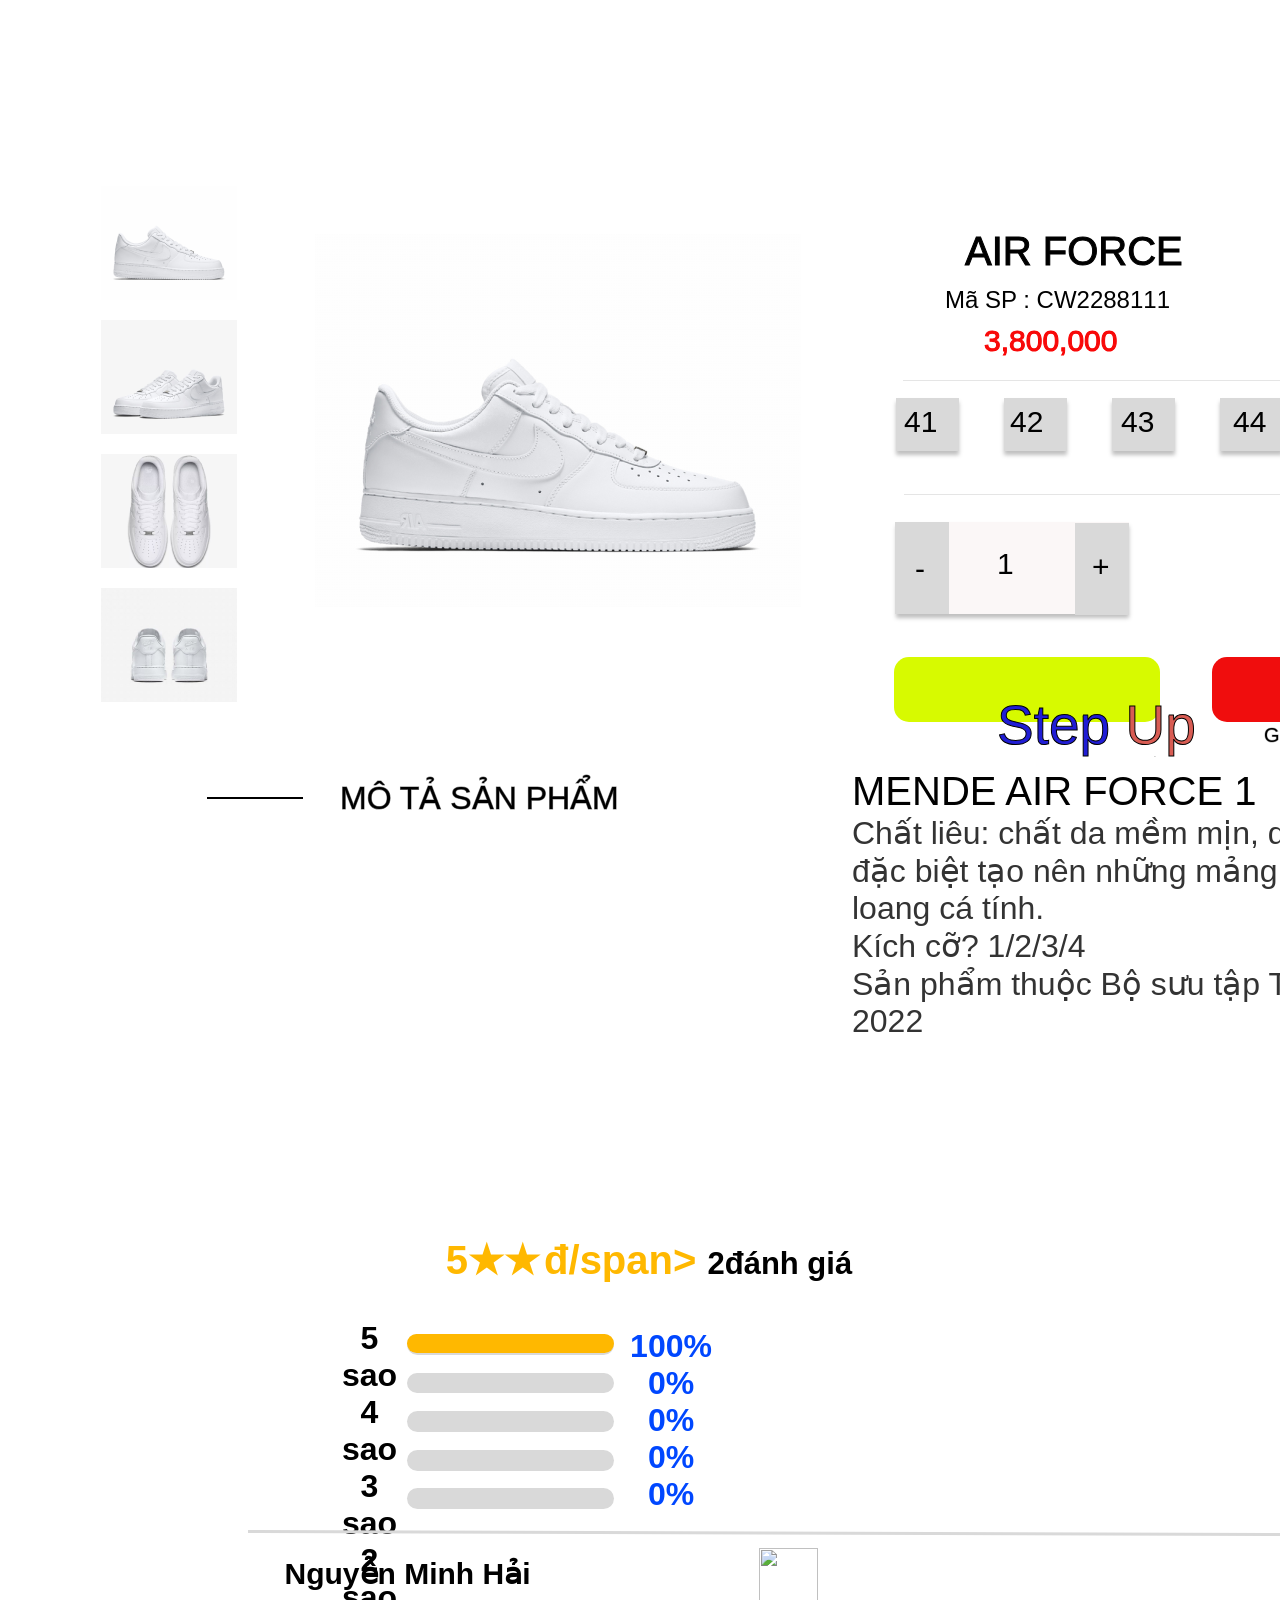
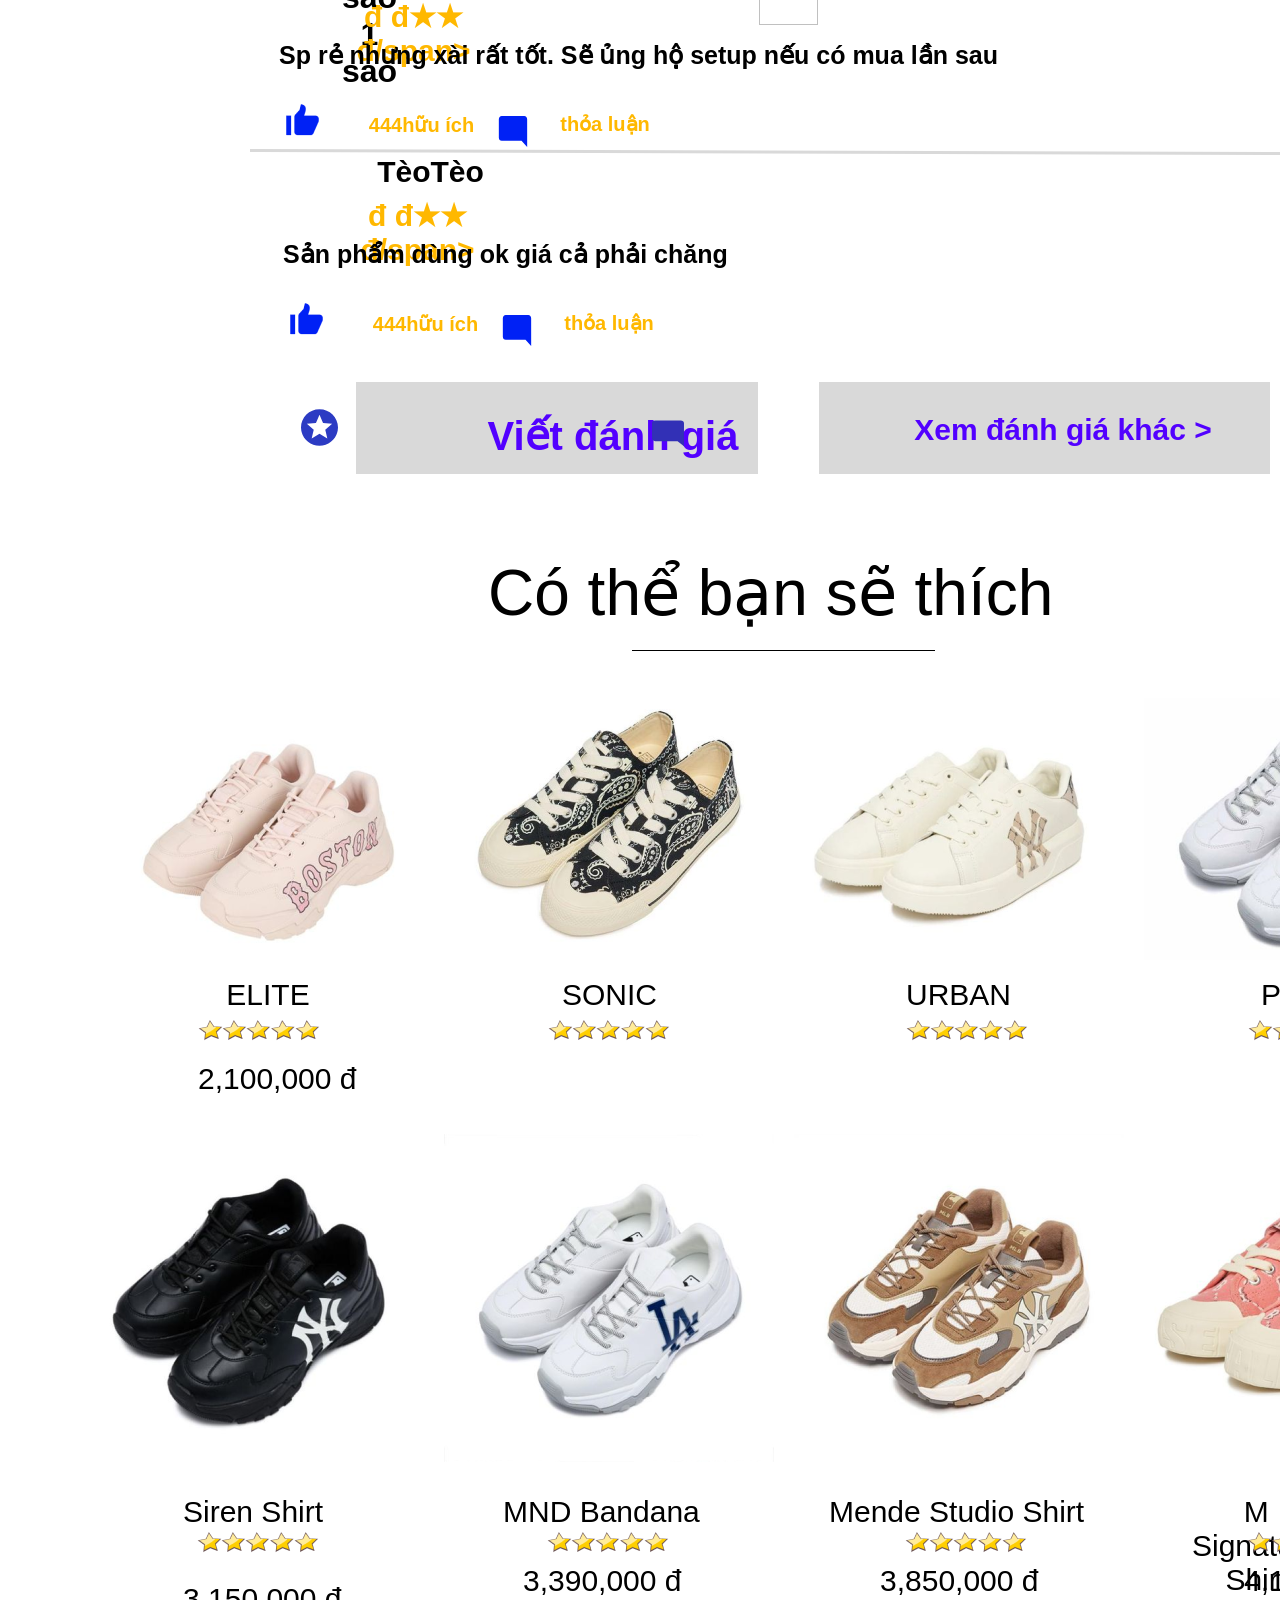
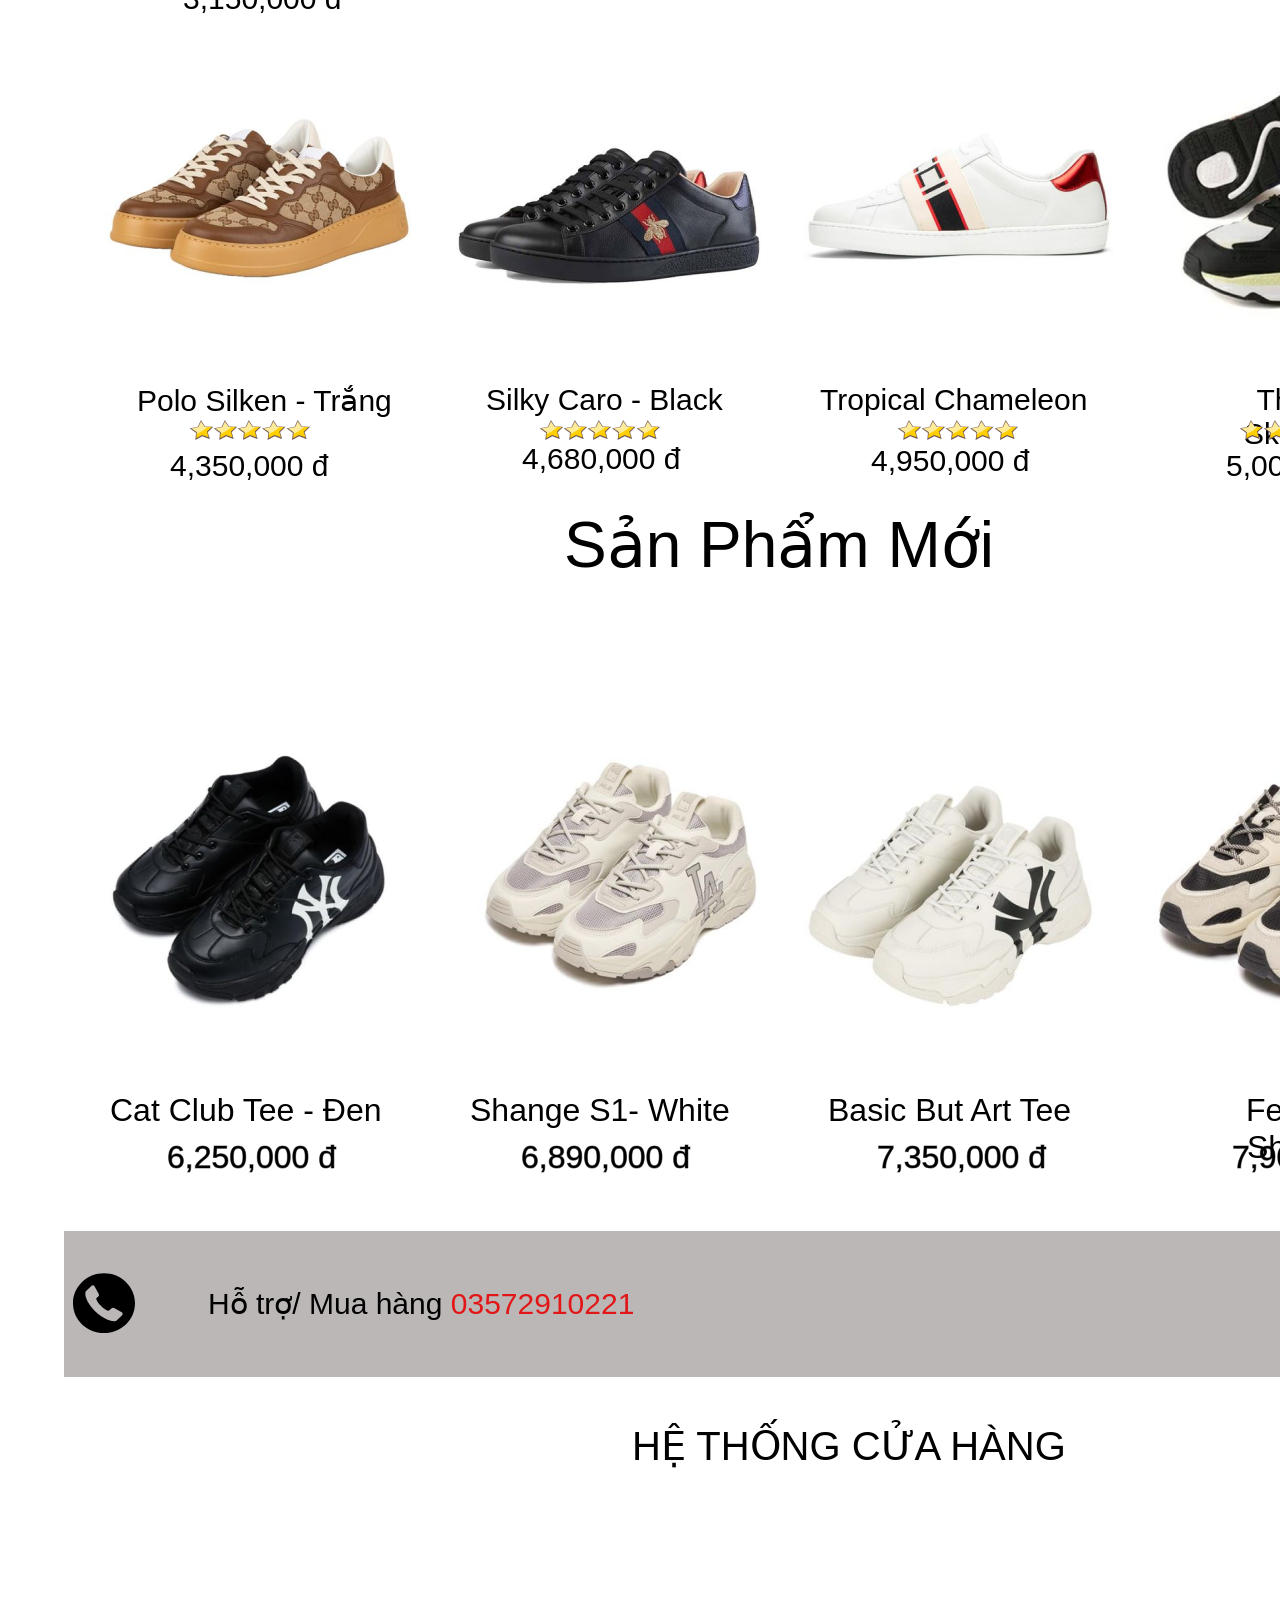
==== DetailedProduct.html @ bc75cbe1 "establish stepup shop" ====
<!DOCTYPE html>
<html lang="en">
<head>
  <meta charset="UTF-8">
  <meta http-equiv="X-UA-Compatible" content="IE=edge">
  <meta name="viewport" content="width=device-width, initial-scale=1.0">
  <link rel="stylesheet" href="css/DetailedProduct_vars.css">
  <link rel="stylesheet" href="css/DetailedProduct_style.css">
  
  
  <style>
   a,
   button,
   input,
   select,
   h1,
   h2,
   h3,
   h4,
   h5,
   * {
       box-sizing: border-box;
       margin: 0;
       padding: 0;
       border: none;
       text-decoration: none;
       background: none;
   
       -webkit-font-smoothing: antialiased;
   }
   
   menu, ol, ul {
       list-style-type: none;
       margin: 0;
       padding: 0;
   }
   </style>
  <title>Document</title>
</head>
<body>
  <div class="detailed-product">
    <img class="rectangle-97" src="assets/images/rectangle-970.png" />
    <img class="rectangle-99" src="assets/images/rectangle-990.png" />
    <img class="rectangle-98" src="assets/images/rectangle-980.png" />
    <div class="div">-</div>
    <div class="div2">+</div>
    <img class="rectangle-90" src="assets/images/rectangle-900.png" />
    <img class="rectangle-91" src="assets/images/rectangle-910.png" />
    <img class="rectangle-89" src="assets/images/rectangle-890.png" />
    <img class="rectangle-92" src="assets/images/rectangle-920.png" />
    <div class="c-th-b-n-s-th-ch">Có thể bạn sẽ thích</div>
    <div class="line-21"></div>
    <div class="cat-club-tee-en">
      Cat Club Tee - Đen
      <br />
    </div>
    <div class="basic-but-art-tee">Basic But Art Tee</div>
    <div class="shange-s-1-white">Shange S1- White</div>
    <div class="felix-shirt">Felix Shirt</div>
    <div class="_6-250-000">6,250,000 đ</div>
    <div class="_6-890-000">6,890,000 đ</div>
    <div class="_7-350-000">7,350,000 đ</div>
    <div class="_7-900-000">7,900,000 đ</div>
    <div class="rectangle-23"></div>
    <img class="vector" src="assets/images/vector0.svg" />
    <div class="h-tr-mua-h-ng-03572910221">
      <span>
        <span class="h-tr-mua-h-ng-03572910221-span">Hỗ trợ/ Mua hàng</span>
        <span class="h-tr-mua-h-ng-03572910221-span2">03572910221</span>
      </span>
    </div>
    <div class="fanpage">FANPAGE</div>
    <div class="h-th-ng-c-a-h-ng">HỆ THỐNG CỬA HÀNG</div>
    <div
      class="mende-air-force-1-ch-t-li-u-ch-t-da-m-m-m-n-d-y-d-n-v-c-bi-t-t-o-n-n-nh-ng-m-ng-m-u-loang-c-t-nh-k-ch-c-1-2-3-4-s-n-ph-m-thu-c-b-s-u-t-p-thu-ng-2022"
    >
      <span>
        <span
          class="mende-air-force-1-ch-t-li-u-ch-t-da-m-m-m-n-d-y-d-n-v-c-bi-t-t-o-n-n-nh-ng-m-ng-m-u-loang-c-t-nh-k-ch-c-1-2-3-4-s-n-ph-m-thu-c-b-s-u-t-p-thu-ng-2022-span"
        >
          MENDE AIR FORCE 1<br />
        </span>
        <span
          class="mende-air-force-1-ch-t-li-u-ch-t-da-m-m-m-n-d-y-d-n-v-c-bi-t-t-o-n-n-nh-ng-m-ng-m-u-loang-c-t-nh-k-ch-c-1-2-3-4-s-n-ph-m-thu-c-b-s-u-t-p-thu-ng-2022-span2"
        >
          Chất liêu: chất da mềm mịn, dày dặn và đặc biệt tạo nên những mảng màu
          loang cá tính.
          <br />
          Kích cỡ? 1/2/3/4<br />
          Sản phẩm thuộc Bộ sưu tập Thu/ Đông 2022</span>
      </span>
    </div>
    <div class="m-t-s-n-ph-m">MÔ TẢ SẢN PHẨM</div>
    <div class="line-22"></div>
    <div class="elite">ELITE</div>
    <div class="sonic">SONIC</div>
    <div class="urban">URBAN</div>
    <div class="pulse">PULSE</div>
    <div class="_2-100-000">2,100,000 đ</div>
    <img class="rectangle-44" src="assets/images/rectangle-440.png" />
    <img class="rectangle-49" src="assets/images/rectangle-490.png" />
    <img class="rectangle-93" src="assets/images/rectangle-930.png" />
    <img class="rectangle-50" src="assets/images/rectangle-500.png" />
    <img class="rectangle-94" src="assets/images/rectangle-940.png" />
    <img class="rectangle-51" src="assets/images/rectangle-510.png" />
    <img class="rectangle-95" src="assets/images/rectangle-950.png" />
    <img class="rectangle-52" src="assets/images/rectangle-520.png" />
    <img class="rectangle-96" src="assets/images/rectangle-960.png" />
    <div class="siren-shirt">Siren Shirt</div>
    <div class="mnd-bandana">MND Bandana</div>
    <div class="mende-studio-shirt">Mende Studio Shirt</div>
    <div class="m-signature-shirt">M Signature Shirt</div>
    <div class="polo-silken-tr-ng">Polo Silken - Trắng</div>
    <div class="silky-caro-black">Silky Caro - Black</div>
    <div class="tropical-chameleon">Tropical Chameleon</div>
    <div class="the-skate">The Skate</div>
    <div class="_3-150-000">3,150,000 đ</div>
    <div class="_3-390-000">3,390,000 đ</div>
    <div class="_3-850-000">3,850,000 đ</div>
    <div class="_4-100-000">4,100,000 đ</div>
    <div class="_4-350-000">4,350,000 đ</div>
    <div class="_4-680-000">4,680,000 đ</div>
    <div class="_4-950-000">4,950,000 đ</div>
    <div class="_5-000-000">5,000,000 đ</div>
    <div class="s-n-ph-m-m-i">Sản Phẩm Mới</div>
    <img class="image-8" src="assets/images/image-80.png" />
    <img class="image-12" src="assets/images/image-120.png" />
    <img class="image-9" src="assets/images/image-90.png" />
    <img class="image-13" src="assets/images/image-130.png" />
    <img class="image-10" src="assets/images/image-100.png" />
    <img class="image-14" src="assets/images/image-140.png" />
    <img class="image-11" src="assets/images/image-110.png" />
    <img class="image-15" src="assets/images/image-150.png" />
    <img class="image-16" src="assets/images/image-160.png" />
    <img class="image-17" src="assets/images/image-170.png" />
    <img class="image-18" src="assets/images/image-180.png" />
    <img class="image-19" src="assets/images/image-190.png" />
    <div class="_5-2-nh-gi">
      <span>
        <span class="_5-2-nh-gi-span">5★★</span>
        <span class="_5-2-nh-gi-span2"></span>
        <span class="_5-2-nh-gi-span"> đ/span>
        <span class="_5-2-nh-gi-span2"></span>
        <span class="_5-2-nh-gi-span3">2đánh giá</span>
      </span>
    </div>
    <div class="_5-4-3-2-1"> 5 sao <br /> 4 sao <br /> 3 sao <br /> 2 sao <br /> 1 sao </div>
    <div class="rectangle-138"></div>
    <div class="rectangle-139"></div>
    <div class="rectangle-140"></div>
    <div class="rectangle-141"></div>
    <div class="rectangle-132"></div>
    <div class="rectangle-133"></div>
    <div class="rectangle-134"></div>
    <div class="line-17"></div>
    <div class="line-18"></div>
    <div class="nguy-n-minh-h-i">Nguyễn Minh Hải</div>
    <div class="div3">
      <span>
        <span class="div-3-span"> đ đ★★</span>
        <span class="div-3-span2"></span>
        <span class="div-3-span"> đ/span>
      </span>
    </div>
    <div class="sp-r-nh-ng-x-i-r-t-t-t-s-ng-h-setup-n-u-c-mua-l-n-sau">
      Sp rẻ nhưng xài rất tốt. Sẽ ủng hộ setup nếu có mua lần sau
    </div>
    <img class="facebook-like" src="assets/images/facebook-like0.png" />
    <img class="mode-comment" src="assets/images/mode-comment0.svg" />
    <div class="th-a-lu-n">thỏa luận</div>
    <div class="_444-h-u-ch">444hữu ích</div>
    <div class="rectangle-135"></div>
    <div class="rectangle-136"></div>
    <div class="vi-t-nh-gi">Viết đánh giá</div>
    <div class="xem-nh-gi-kh-c">Xem đánh giá khác &gt;</div>
    <img class="stars" src="assets/images/stars0.svg" />
    <img class="vector2" src="assets/images/vector1.svg" />
    <img class="vector3" src="assets/images/vector2.svg" />
    <div class="_100-0-0-0-0">
      100%
      <br />
      0%
      <br />
      0%
      <br />
      0%
      <br />
      0%
    </div>
    <div class="t-o-t-o">TèoTèo</div>
    <div class="div4">
      <span>
        <span class="div-4-span"> đ đ★★</span>
        <span class="div-4-span2"></span>
        <span class="div-4-span"> đ/span>
      </span>
    </div>
    <div class="s-n-ph-m-d-ng-ok-gi-c-ph-i-ch-ng">
      Sản phẩm dùng ok giá cả phải chăng
    </div>
    <img class="facebook-like2" src="assets/images/facebook-like1.png" />
    <img class="mode-comment2" src="assets/images/mode-comment1.svg" />
    <div class="th-a-lu-n2">thỏa luận</div>
    <div class="_444-h-u-ch2">444hữu ích</div>
    <img class="rectangle-114" src="assets/images/rectangle-1140.png" />
    <img class="rectangle-115" src="assets/images/rectangle-1150.png" />
    <img class="rectangle-116" src="assets/images/rectangle-1160.png" />
    <img class="rectangle-117" src="assets/images/rectangle-1170.png" />
    <img class="rectangle-118" src="assets/images/rectangle-1180.png" />
    <a href="DetailedProduct.html" style="text-decoration:none; display:contents; color:inherit;"><div class="air-force">AIR FORCE</div></a>
    <div class="m-sp-cw-2288111">Mã SP : CW2288111</div>
    <div class="_3-800-000">3,800,000</div>
    <div class="line-23"></div>
    <div class="line-24"></div>
    <div class="rectangle-122"></div>
    <div class="rectangle-123"></div>
    <div class="rectangle-124"></div>
    <div class="rectangle-125"></div>
    <div class="rectangle-126"></div>
    <div class="_41">41</div>
    <div class="_42">42</div>
    <div class="_43">43</div>
    <div class="_44">44</div>
    <div class="_45">45</div>
    <div class="rectangle-127"></div>
    <div class="rectangle-128"></div>
    <div class="div5">-</div>
    <img class="rectangle-129" src="assets/images/rectangle-1290.svg" />
    <div class="div6">+</div>
    <div class="_1">1</div>
    <div class="rectangle-130"></div>
    <div class="rectangle-131"></div>
    <div class="th-m-v-o-gi"  >Thêm Vào Giỏ?/div>
    <a href="PurchasePage.html" style="text-decoration:none; color:inherit; display:contents;"><div class="mua-ngay"  >Mua Ngay</div></a>
    <a href="index.html" style="text-decoration:none; color:inherit; display:contents;"><div class="step-up"  >
      <span>
        <span class="step-up-span">Step</span>
        <span class="step-up-span2">Up</span>
      </span>
    </div></a>

    <img class="vector4" src="assets/images/vector3.svg" />
    <div class="ellipse-2"></div>
    <div class="group-27">
      <div class="group-26">
        <a href="SearchPage.html" style="text-decoration:none; color:inherit; display:contents;"><div class="material-symbols-search-rounded"  ></div></a>
        <div class="icon-park-outline-people"  >
          <a href="Cart.html" style="text-decoration:none; color:inherit; display:contents;"><div class="ph-shopping-cart-fill"  ></div></a>
        </div>
        <div class="_3">3</div>
        <div class="frame-39">
          <div class="frame-26">
            <div class="gi-i-thi-u">GIỚI THIỆU</div>
          </div>
          <div class="nike">NIKE</div>
          <div class="adidas">ADIDAS</div>
          <div class="jordan">JORDAN</div>
          <div class="yeezy">YEEZY</div>
          <div class="other-brands">OTHER BRANDS</div>
          <div class="sale">SALE</div>
        </div>
      </div>
    </div>
    <img class="vector5" src="assets/images/vector4.svg" />
    <img class="vector6" src="assets/images/vector5.svg" />
    <div class="_32">3</div>
    <div class="d-y-gi-y">DÂY GIÀY</div>
    <div class="icon-park-outline-people2">
      <a href="Cart.html" style="text-decoration:none; color:inherit; display:contents;"><div class="ph-shopping-cart-fill"  ></div></a>
    </div>
    <img class="group" src="assets/images/group0.svg" />
    <img class="group2" src="assets/images/group1.svg" />
    <img class="vector7" src="assets/images/vector6.svg" />
    <div class="_2-250-000">2,250,000 đ</div>
    <div class="_2-400-000">2,400,000 đ</div>
    <div class="_2-590-000">2,590,000 đ</div>
    <div class="_842-s-v-n-h-nh-ph-ng-qu-n-10-hcm">
      842Sư Vạn Hạnh Phường Quận 10 , HCM
    </div>
    <div class="_1107-ql-1-a-th-i-an-qu-n-122-hcm">
      1107 QL1A Thới An, Quận 122, HCM
    </div>
    <div class="the-new-playground-04-qu-n-1-hcn">
      The New Playground, 04, Quận 1, HCN
    </div>
    <div class="_54-m-u-th-n-ph-ng-xu-n-kh-nh-qu-n-ninh-ki-u-c-n-th-th">
      54,Mậu Thân , Phường Xuân Khánh , Quận Ninh Kiều , Cần ThơThơ
    </div>
    <img class="image-268"  src="assets/images/image-2680.png" />
    <a href="index.html" style="text-decoration:none; color:inherit; display:contents;"><div class="step-up2"  >
      <span>
        <span class="step-up-2-span">Step</span>
        <span class="step-up-2-span2">Up</span>
      </span>
    </div></a>

  </div>
  

    </div>
</body>
</html>
---- css/DetailedProduct_vars.css ----
/* Figma Styles of your File */
:root {
  /* Colors */
  /* Fonts */
  /* Effects */
}
/* Figma Color Variables of your File */
---- css/DetailedProduct_style.css ----
.detailed-product,
.detailed-product * {
  box-sizing: border-box;
}
.detailed-product {
  background: #ffffff;
  min-height: 4935px;
  height: auto; padding-bottom: 100px;
  position: relative;
  overflow: hidden;
}
.rectangle-97 {
  width: 330px;
  height: 277px;
  position: absolute;
  left: 444px;
  top: 2283px;
  object-fit: cover;
}
.rectangle-99 {
  width: 330px;
  height: 262px;
  position: absolute;
  left: 1144px;
  top: 2298px;
  object-fit: cover;
}
.rectangle-98 {
  width: 311px;
  height: 262px;
  position: absolute;
  left: 794px;
  top: 2298px;
  object-fit: cover;
}
.div {
  color: #fcfcfc;
  text-align: center;
  font-family: "Inter-Regular", sans-serif;
  font-size: 40px;
  font-weight: 400;
  position: absolute;
  left: 638px;
  top: 559px;
}
.div2 {
  color: #ffffff;
  text-align: center;
  font-family: "Inter-Regular", sans-serif;
  font-size: 40px;
  font-weight: 400;
  position: absolute;
  left: 883px;
  top: 559px;
}
.rectangle-90 {
  width: 350px;
  height: 383px;
  position: absolute;
  left: 444px;
  top: 3884px;
  object-fit: cover;
}
.rectangle-91 {
  width: 330px;
  height: 416px;
  position: absolute;
  left: 794px;
  top: 3867px;
  object-fit: cover;
}
.rectangle-89 {
  width: 330px;
  height: 279px;
  position: absolute;
  left: 94px;
  top: 3936px;
  object-fit: cover;
}
.rectangle-92 {
  width: 330px;
  height: 416px;
  position: absolute;
  left: 1144px;
  top: 3876px;
  object-fit: cover;
}
.c-th-b-n-s-th-ch {
  color: #000000;
  text-align: center;
  font-family: "Inter-Regular", sans-serif;
  font-size: 64px;
  font-weight: 400;
  position: absolute;
  left: 488px;
  top: 2156px;
}
.line-21 {
  margin-top: -1px;
  border-style: solid;
  border-color: #000000;
  border-width: 1px 0 0 0;
  width: 303px;
  height: 0px;
  position: absolute;
  left: 632px;
  top: 2251px;
}
.cat-club-tee-en {
  color: #000000;
  text-align: center;
  font-family: "Inter-Regular", sans-serif;
  font-size: 32px;
  font-weight: 400;
  position: absolute;
  left: 110px;
  top: 4292px;
}
.basic-but-art-tee {
  color: #000000;
  text-align: center;
  font-family: "Inter-Regular", sans-serif;
  font-size: 32px;
  font-weight: 400;
  position: absolute;
  left: 828px;
  top: 4292px;
}
.shange-s-1-white {
  color: #000000;
  text-align: center;
  font-family: "Inter-Regular", sans-serif;
  font-size: 32px;
  font-weight: 400;
  position: absolute;
  left: 470px;
  top: 4292px;
}
.felix-shirt {
  color: #000000;
  text-align: center;
  font-family: "Inter-Regular", sans-serif;
  font-size: 32px;
  font-weight: 400;
  position: absolute;
  left: 1246px;
  top: 4292px;
}
._6-250-000 {
  color: #000000;
  text-align: center;
  font-family: "Inter-Regular", sans-serif;
  font-size: 32px;
  font-weight: 400;
  position: absolute;
  left: 167px;
  top: 4339px;
  -webkit-text-stroke: 1px rgba(0, 0, 0, 0.5);
}
._6-890-000 {
  color: #000000;
  text-align: center;
  font-family: "Inter-Regular", sans-serif;
  font-size: 32px;
  font-weight: 400;
  position: absolute;
  left: 521px;
  top: 4339px;
  -webkit-text-stroke: 1px rgba(0, 0, 0, 0.5);
}
._7-350-000 {
  color: #000000;
  text-align: center;
  font-family: "Inter-Regular", sans-serif;
  font-size: 32px;
  font-weight: 400;
  position: absolute;
  left: 877px;
  top: 4339px;
  -webkit-text-stroke: 1px rgba(0, 0, 0, 0.5);
}
._7-900-000 {
  color: #000000;
  text-align: center;
  font-family: "Inter-Regular", sans-serif;
  font-size: 32px;
  font-weight: 400;
  position: absolute;
  left: 1232px;
  top: 4339px;
  -webkit-text-stroke: 1px rgba(0, 0, 0, 0.5);
}
.rectangle-23 {
  background: #bcb7b7;
  width: 1440px;
  height: 146px;
  position: absolute;
  left: 64px;
  top: 4431px;
}
.vector {
  width: 4.84%;
  height: 1.56%;
  position: absolute;
  right: 89.48%;
  left: 5.68%;
  bottom: 7.96%;
  top: 90.48%;
  overflow: visible;
}
.h-tr-mua-h-ng-03572910221 {
  text-align: center;
  font-family: "Inter-Regular", sans-serif;
  font-size: 30px;
  font-weight: 400;
  position: absolute;
  left: 208px;
  top: 4486px;
}
.h-tr-mua-h-ng-03572910221-span {
  color: #000000;
}
.h-tr-mua-h-ng-03572910221-span2 {
  color: #e21616;
}
.fanpage {
  color: #000000;
  text-align: center;
  font-family: "Inter-Regular", sans-serif;
  font-size: 40px;
  font-weight: 400;
  position: absolute;
  left: 1290px;
  top: 4614px;
}
.h-th-ng-c-a-h-ng {
  color: #000000;
  text-align: center;
  font-family: "Inter-Regular", sans-serif;
  font-size: 40px;
  font-weight: 400;
  position: absolute;
  left: 632px;
  top: 4623px;
}
.mende-air-force-1-ch-t-li-u-ch-t-da-m-m-m-n-d-y-d-n-v-c-bi-t-t-o-n-n-nh-ng-m-ng-m-u-loang-c-t-nh-k-ch-c-1-2-3-4-s-n-ph-m-thu-c-b-s-u-t-p-thu-ng-2022 {
  text-align: left;
  position: absolute;
  left: 852px;
  top: 769px;
  width: 578px;
}
.mende-air-force-1-ch-t-li-u-ch-t-da-m-m-m-n-d-y-d-n-v-c-bi-t-t-o-n-n-nh-ng-m-ng-m-u-loang-c-t-nh-k-ch-c-1-2-3-4-s-n-ph-m-thu-c-b-s-u-t-p-thu-ng-2022-span {
  color: #000000;
  font-family: "Inter-Regular", sans-serif;
  font-size: 40px;
  font-weight: 400;
}
.mende-air-force-1-ch-t-li-u-ch-t-da-m-m-m-n-d-y-d-n-v-c-bi-t-t-o-n-n-nh-ng-m-ng-m-u-loang-c-t-nh-k-ch-c-1-2-3-4-s-n-ph-m-thu-c-b-s-u-t-p-thu-ng-2022-span2 {
  color: rgba(0, 0, 0, 0.8);
  font-family: "Inter-Regular", sans-serif;
  font-size: 32px;
  font-weight: 400;
}
.m-t-s-n-ph-m {
  color: #000000;
  text-align: center;
  font-family: "Inter-Regular", sans-serif;
  font-size: 32px;
  font-weight: 400;
  position: absolute;
  left: 340px;
  top: 779px;
  -webkit-text-stroke: 1px rgba(0, 0, 0, 0.5);
}
.line-22 {
  margin-top: -2px;
  border-style: solid;
  border-color: #000000;
  border-width: 2px 0 0 0;
  width: 96px;
  height: 0px;
  position: absolute;
  left: 207px;
  top: 799px;
}
.group-2 {
  position: absolute;
  inset: 0;
}
.elite {
  color: #000000;
  text-align: center;
  font-family: "Inter-Regular", sans-serif;
  font-size: 30px;
  font-weight: 400;
  position: absolute;
  left: 183px;
  top: 2578px;
  width: 170px;
  height: 36px;
}
.sonic {
  color: #000000;
  text-align: center;
  font-family: "Inter-Regular", sans-serif;
  font-size: 30px;
  font-weight: 400;
  position: absolute;
  left: 562px;
  top: 2578px;
}
.urban {
  color: #000000;
  text-align: center;
  font-family: "Inter-Regular", sans-serif;
  font-size: 30px;
  font-weight: 400;
  position: absolute;
  left: 906px;
  top: 2578px;
}
.pulse {
  color: #000000;
  text-align: center;
  font-family: "Inter-Regular", sans-serif;
  font-size: 30px;
  font-weight: 400;
  position: absolute;
  left: 1261px;
  top: 2578px;
}
._2-100-000 {
  color: #000000;
  text-align: center;
  font-family: "Inter-Regular", sans-serif;
  font-size: 30px;
  font-weight: 400;
  position: absolute;
  left: 198px;
  top: 2662px;
}
.rectangle-44 {
  width: 345px;
  height: 277px;
  position: absolute;
  left: 96px;
  top: 2290px;
  object-fit: cover;
}
.rectangle-49 {
  width: 330px;
  height: 328px;
  position: absolute;
  left: 444px;
  top: 3234px;
  object-fit: cover;
}
.rectangle-93 {
  width: 330px;
  height: 328px;
  position: absolute;
  left: 444px;
  top: 2734px;
  object-fit: cover;
}
.rectangle-50 {
  width: 330px;
  height: 328px;
  position: absolute;
  left: 794px;
  top: 3234px;
  object-fit: cover;
}
.rectangle-94 {
  width: 330px;
  height: 328px;
  position: absolute;
  left: 794px;
  top: 2734px;
  object-fit: cover;
}
.rectangle-51 {
  width: 330px;
  height: 328px;
  position: absolute;
  left: 1144px;
  top: 3234px;
  object-fit: cover;
}
.rectangle-95 {
  width: 330px;
  height: 328px;
  position: absolute;
  left: 1144px;
  top: 2734px;
  object-fit: cover;
}
.rectangle-52 {
  width: 330px;
  height: 328px;
  position: absolute;
  left: 94px;
  top: 3234px;
  object-fit: cover;
}
.rectangle-96 {
  width: 330px;
  height: 328px;
  position: absolute;
  left: 94px;
  top: 2734px;
  object-fit: cover;
}
.siren-shirt {
  color: #000000;
  text-align: center;
  font-family: "Inter-Regular", sans-serif;
  font-size: 30px;
  font-weight: 400;
  position: absolute;
  left: 183px;
  top: 3095px;
}
.mnd-bandana {
  color: #000000;
  text-align: center;
  font-family: "Inter-Regular", sans-serif;
  font-size: 30px;
  font-weight: 400;
  position: absolute;
  left: 503px;
  top: 3095px;
}
.mende-studio-shirt {
  color: #000000;
  text-align: center;
  font-family: "Inter-Regular", sans-serif;
  font-size: 30px;
  font-weight: 400;
  position: absolute;
  left: 829px;
  top: 3095px;
}
.m-signature-shirt {
  color: #000000;
  text-align: center;
  font-family: "Inter-Regular", sans-serif;
  font-size: 30px;
  font-weight: 400;
  position: absolute;
  left: 1192px;
  top: 3095px;
}
.polo-silken-tr-ng {
  color: #000000;
  text-align: center;
  font-family: "Inter-Regular", sans-serif;
  font-size: 30px;
  font-weight: 400;
  position: absolute;
  left: 137px;
  top: 3583px;
}
.silky-caro-black {
  color: #000000;
  text-align: center;
  font-family: "Inter-Regular", sans-serif;
  font-size: 30px;
  font-weight: 400;
  position: absolute;
  left: 486px;
  top: 3583px;
}
.tropical-chameleon {
  color: #000000;
  text-align: center;
  font-family: "Inter-Regular", sans-serif;
  font-size: 30px;
  font-weight: 400;
  position: absolute;
  left: 820px;
  top: 3583px;
}
.the-skate {
  color: #000000;
  text-align: center;
  font-family: "Inter-Regular", sans-serif;
  font-size: 30px;
  font-weight: 400;
  position: absolute;
  left: 1244px;
  top: 3583px;
}
._3-150-000 {
  color: #000000;
  text-align: center;
  font-family: "Inter-Regular", sans-serif;
  font-size: 30px;
  font-weight: 400;
  position: absolute;
  left: 183px;
  top: 3182px;
}
._3-390-000 {
  color: #000000;
  text-align: center;
  font-family: "Inter-Regular", sans-serif;
  font-size: 30px;
  font-weight: 400;
  position: absolute;
  left: 523px;
  top: 3164px;
}
._3-850-000 {
  color: #000000;
  text-align: center;
  font-family: "Inter-Regular", sans-serif;
  font-size: 30px;
  font-weight: 400;
  position: absolute;
  left: 880px;
  top: 3164px;
}
._4-100-000 {
  color: #000000;
  text-align: center;
  font-family: "Inter-Regular", sans-serif;
  font-size: 30px;
  font-weight: 400;
  position: absolute;
  left: 1244px;
  top: 3164px;
}
._4-350-000 {
  color: #000000;
  text-align: center;
  font-family: "Inter-Regular", sans-serif;
  font-size: 30px;
  font-weight: 400;
  position: absolute;
  left: 170px;
  top: 3649px;
}
._4-680-000 {
  color: #000000;
  text-align: center;
  font-family: "Inter-Regular", sans-serif;
  font-size: 30px;
  font-weight: 400;
  position: absolute;
  left: 522px;
  top: 3642px;
}
._4-950-000 {
  color: #000000;
  text-align: center;
  font-family: "Inter-Regular", sans-serif;
  font-size: 30px;
  font-weight: 400;
  position: absolute;
  left: 871px;
  top: 3644px;
}
._5-000-000 {
  color: #000000;
  text-align: center;
  font-family: "Inter-Regular", sans-serif;
  font-size: 30px;
  font-weight: 400;
  position: absolute;
  left: 1226px;
  top: 3649px;
}
.s-n-ph-m-m-i {
  color: #000000;
  text-align: center;
  font-family: "Inter-Regular", sans-serif;
  font-size: 64px;
  font-weight: 400;
  position: absolute;
  left: 564px;
  top: 3708px;
}
.image-8 {
  width: 130px;
  height: 25px;
  position: absolute;
  left: 194px;
  top: 2619px;
  object-fit: cover;
}
.image-12 {
  width: 130px;
  height: 25px;
  position: absolute;
  left: 193px;
  top: 3131px;
  object-fit: cover;
}
.image-9 {
  width: 130px;
  height: 25px;
  position: absolute;
  left: 544px;
  top: 2619px;
  object-fit: cover;
}
.image-13 {
  width: 130px;
  height: 25px;
  position: absolute;
  left: 543px;
  top: 3131px;
  object-fit: cover;
}
.image-10 {
  width: 130px;
  height: 25px;
  position: absolute;
  left: 902px;
  top: 2619px;
  object-fit: cover;
}
.image-14 {
  width: 130px;
  height: 25px;
  position: absolute;
  left: 901px;
  top: 3131px;
  object-fit: cover;
}
.image-11 {
  width: 130px;
  height: 25px;
  position: absolute;
  left: 1244px;
  top: 2619px;
  object-fit: cover;
}
.image-15 {
  width: 130px;
  height: 25px;
  position: absolute;
  left: 1243px;
  top: 3131px;
  object-fit: cover;
}
.image-16 {
  width: 130px;
  height: 25px;
  position: absolute;
  left: 185px;
  top: 3619px;
  object-fit: cover;
}
.image-17 {
  width: 130px;
  height: 25px;
  position: absolute;
  left: 535px;
  top: 3619px;
  object-fit: cover;
}
.image-18 {
  width: 130px;
  height: 25px;
  position: absolute;
  left: 893px;
  top: 3619px;
  object-fit: cover;
}
.image-19 {
  width: 130px;
  height: 25px;
  position: absolute;
  left: 1235px;
  top: 3619px;
  object-fit: cover;
}
._5-2-nh-gi {
  text-align: center;
  position: absolute;
  left: 333px;
  top: 1237px;
  width: 632px;
  height: 33px;
}
._5-2-nh-gi-span {
  color: #ffb800;
  font-family: "Inter-Bold", sans-serif;
  font-size: 40px;
  font-weight: 700;
}
._5-2-nh-gi-span2 {
  color: #000000;
  font-family: "Inter-Bold", sans-serif;
  font-size: 40px;
  font-weight: 700;
}
._5-2-nh-gi-span3 {
  color: #000000;
  font-family: "Inter-Bold", sans-serif;
  font-size: 31px;
  font-weight: 700;
}
._5-4-3-2-1 {
  color: #000000;
  text-align: center;
  font-family: "Inter-Bold", sans-serif;
  font-size: 32px;
  font-weight: 700;
  position: absolute;
  left: 338px;
  top: 1320px;
  width: 63px;
  height: 205px;
}
.rectangle-138 {
  background: #d9d9d9;
  border-radius: 180px;
  width: 207px;
  height: 21px;
  position: absolute;
  left: 407px;
  top: 1334px;
}
.rectangle-139 {
  background: #d9d9d9;
  border-radius: 180px;
  width: 207px;
  height: 20px;
  position: absolute;
  left: 407px;
  top: 1373px;
}
.rectangle-140 {
  background: #d9d9d9;
  border-radius: 180px;
  width: 207px;
  height: 21px;
  position: absolute;
  left: 407px;
  top: 1411px;
}
.rectangle-141 {
  background: #d9d9d9;
  border-radius: 180px;
  width: 207px;
  height: 21px;
  position: absolute;
  left: 407px;
  top: 1450px;
}
.rectangle-132 {
  background: #d9d9d9;
  border-radius: 180px;
  width: 207px;
  height: 21px;
  position: absolute;
  left: 407px;
  top: 1488px;
}
.rectangle-133 {
  background: #ffb800;
  border-radius: 180px 0px 0px 180px;
  width: 10px;
  height: 19px;
  position: absolute;
  left: 614px;
  top: 1353px;
  transform-origin: 0 0;
  transform: rotate(-180deg) scale(1, 1);
}
.rectangle-134 {
  background: #ffb800;
  border-radius: 180px 0px 0px 180px;
  width: 198px;
  height: 19px;
  position: absolute;
  left: 407px;
  top: 1334px;
}
.line-17 {
  margin-top: -3px;
  border-style: solid;
  border-color: #d9d9d9;
  border-width: 3px 0 0 0;
  width: 1080.18px;
  height: 0px;
  position: absolute;
  left: 248px;
  top: 1533.35px;
  transform-origin: 0 0;
  transform: rotate(0.17deg) scale(1, 1);
}
.line-18 {
  margin-top: -3px;
  border-style: solid;
  border-color: #d9d9d9;
  border-width: 3px 0 0 0;
  width: 1080.18px;
  height: 0px;
  position: absolute;
  left: 249.83px;
  top: 1752px;
  transform-origin: 0 0;
  transform: rotate(0.172deg) scale(1, 1);
}
.nguy-n-minh-h-i {
  color: #000000;
  text-align: center;
  font-family: "Inter-Bold", sans-serif;
  font-size: 30px;
  font-weight: 700;
  position: absolute;
  left: 279px;
  top: 1556px;
  width: 257px;
  height: 43px;
}
.div3 {
  text-align: center;
  font-family: "Inter-Bold", sans-serif;
  font-size: 30px;
  font-weight: 700;
  position: absolute;
  left: 314px;
  top: 1599px;
  width: 199px;
  height: 37px;
}
.div-3-span {
  color: #ffb800;
}
.div-3-span2 {
  color: #000000;
}
.sp-r-nh-ng-x-i-r-t-t-t-s-ng-h-setup-n-u-c-mua-l-n-sau {
  color: #000000;
  text-align: left;
  font-family: "Inter-Bold", sans-serif;
  font-size: 25px;
  font-weight: 700;
  position: absolute;
  left: 279px;
  top: 1641px;
  width: 732px;
  height: 29px;
}
.facebook-like {
  width: 39px;
  height: 49px;
  position: absolute;
  left: 283px;
  top: 1696px;
  object-fit: cover;
}
.mode-comment {
  width: 34px;
  height: 37px;
  position: absolute;
  left: 496px;
  top: 1713px;
  overflow: visible;
}
.th-a-lu-n {
  color: #ffb800;
  text-align: center;
  font-family: "Inter-Bold", sans-serif;
  font-size: 20px;
  font-weight: 700;
  position: absolute;
  left: 550px;
  top: 1712px;
  width: 110px;
  height: 29px;
}
._444-h-u-ch {
  color: #ffb800;
  text-align: center;
  font-family: "Inter-Bold", sans-serif;
  font-size: 20px;
  font-weight: 700;
  position: absolute;
  left: 339px;
  top: 1713px;
  width: 165px;
  height: 29px;
}
.rectangle-135 {
  background: #d9d9d9;
  width: 402px;
  height: 92px;
  position: absolute;
  left: 356px;
  top: 1982px;
}
.rectangle-136 {
  background: #d9d9d9;
  width: 451px;
  height: 92px;
  position: absolute;
  left: 819px;
  top: 1982px;
}
.vi-t-nh-gi {
  color: #5200ff;
  text-align: center;
  font-family: "Inter-Bold", sans-serif;
  font-size: 40px;
  font-weight: 700;
  position: absolute;
  left: 467px;
  top: 2013px;
  width: 292px;
  height: 24px;
}
.xem-nh-gi-kh-c {
  color: #5200ff;
  text-align: center;
  font-family: "Inter-Bold", sans-serif;
  font-size: 30px;
  font-weight: 700;
  position: absolute;
  left: 856px;
  top: 2013px;
  width: 414px;
  height: 49px;
}
.stars {
  width: 59px;
  height: 77px;
  position: absolute;
  left: 759px;
  top: 1548px;
  overflow: visible;
}
.vector2 {
  width: 2.9%;
  height: 0.95%;
  position: absolute;
  right: 73.58%;
  left: 23.52%;
  bottom: 58.44%;
  top: 40.61%;
  overflow: visible;
}
.vector3 {
  width: 2.48%;
  height: 0.68%;
  position: absolute;
  right: 46.55%;
  left: 50.97%;
  bottom: 58.44%;
  top: 40.87%;
  overflow: visible;
}
._100-0-0-0-0 {
  color: #0047ff;
  text-align: center;
  font-family: "Inter-Bold", sans-serif;
  font-size: 32px;
  font-weight: 700;
  position: absolute;
  left: 620px;
  top: 1328px;
  width: 102px;
  height: 187px;
}
.t-o-t-o {
  color: #000000;
  text-align: center;
  font-family: "Inter-Bold", sans-serif;
  font-size: 30px;
  font-weight: 700;
  position: absolute;
  left: 302px;
  top: 1755px;
  width: 257px;
  height: 43px;
}
.div4 {
  text-align: center;
  font-family: "Inter-Bold", sans-serif;
  font-size: 30px;
  font-weight: 700;
  position: absolute;
  left: 318px;
  top: 1798px;
  width: 199px;
  height: 37px;
}
.div-4-span {
  color: #ffb800;
}
.div-4-span2 {
  color: #000000;
}
.s-n-ph-m-d-ng-ok-gi-c-ph-i-ch-ng {
  color: #000000;
  text-align: left;
  font-family: "Inter-Bold", sans-serif;
  font-size: 25px;
  font-weight: 700;
  position: absolute;
  left: 283px;
  top: 1840px;
  width: 732px;
  height: 29px;
}
.facebook-like2 {
  width: 39px;
  height: 49px;
  position: absolute;
  left: 287px;
  top: 1895px;
  object-fit: cover;
}
.mode-comment2 {
  width: 34px;
  height: 37px;
  position: absolute;
  left: 500px;
  top: 1912px;
  overflow: visible;
}
.th-a-lu-n2 {
  color: #ffb800;
  text-align: center;
  font-family: "Inter-Bold", sans-serif;
  font-size: 20px;
  font-weight: 700;
  position: absolute;
  left: 554px;
  top: 1911px;
  width: 110px;
  height: 29px;
}
._444-h-u-ch2 {
  color: #ffb800;
  text-align: center;
  font-family: "Inter-Bold", sans-serif;
  font-size: 20px;
  font-weight: 700;
  position: absolute;
  left: 343px;
  top: 1912px;
  width: 165px;
  height: 29px;
}
.rectangle-114 {
  width: 486px;
  height: 373px;
  position: absolute;
  left: 315px;
  top: 234px;
  object-fit: cover;
}
.rectangle-115 {
  width: 136px;
  height: 114px;
  position: absolute;
  left: 101px;
  top: 186px;
  object-fit: cover;
}
.rectangle-116 {
  width: 136px;
  height: 114px;
  position: absolute;
  left: 101px;
  top: 320px;
  object-fit: cover;
}
.rectangle-117 {
  width: 136px;
  height: 114px;
  position: absolute;
  left: 101px;
  top: 454px;
  object-fit: cover;
}
.rectangle-118 {
  width: 136px;
  height: 114px;
  position: absolute;
  left: 101px;
  top: 588px;
  object-fit: cover;
}
.air-force {
  color: #000000;
  text-align: center;
  font-family: "Inter-Regular", sans-serif;
  font-size: 40px;
  font-weight: 400;
  position: absolute;
  left: 965px;
  top: 229px;
  -webkit-text-stroke: 1px #000000;
}
.m-sp-cw-2288111 {
  color: #000000;
  text-align: center;
  font-family: "Inter-Regular", sans-serif;
  font-size: 24px;
  font-weight: 400;
  position: absolute;
  left: 945px;
  top: 286px;
}
._3-800-000 {
  color: #f70c0c;
  text-align: center;
  font-family: "Inter-Regular", sans-serif;
  font-size: 30px;
  font-weight: 400;
  position: absolute;
  left: 984px;
  top: 324px;
  -webkit-text-stroke: 1px #f90000;
}
.line-23 {
  margin-top: -1px;
  border-style: solid;
  border-color: rgba(0, 0, 0, 0.1);
  border-width: 1px 0 0 0;
  width: 600px;
  height: 0px;
  position: absolute;
  left: 902.98px;
  top: 380.55px;
}
.line-24 {
  margin-top: -1px;
  border-style: solid;
  border-color: rgba(0, 0, 0, 0.1);
  border-width: 1px 0 0 0;
  width: 600px;
  height: 0px;
  position: absolute;
  left: 904px;
  top: 495px;
}
.rectangle-122 {
  background: #d9d9d9;
  width: 63px;
  height: 53px;
  position: absolute;
  left: 896px;
  top: 398px;
  box-shadow: 0px 4px 4px 0px rgba(0, 0, 0, 0.25);
}
.rectangle-123 {
  background: #d9d9d9;
  width: 63px;
  height: 53px;
  position: absolute;
  left: 1004px;
  top: 398px;
  box-shadow: 0px 4px 4px 0px rgba(0, 0, 0, 0.25);
}
.rectangle-124 {
  background: #d9d9d9;
  width: 63px;
  height: 53px;
  position: absolute;
  left: 1112px;
  top: 398px;
  box-shadow: 0px 4px 4px 0px rgba(0, 0, 0, 0.25);
}
.rectangle-125 {
  background: #d9d9d9;
  width: 63px;
  height: 53px;
  position: absolute;
  left: 1220px;
  top: 398px;
  box-shadow: 0px 4px 4px 0px rgba(0, 0, 0, 0.25);
}
.rectangle-126 {
  background: #d9d9d9;
  width: 63px;
  height: 53px;
  position: absolute;
  left: 1328px;
  top: 398px;
  box-shadow: 0px 4px 4px 0px rgba(0, 0, 0, 0.25);
}
._41 {
  color: #000000;
  text-align: center;
  font-family: "Inter-Regular", sans-serif;
  font-size: 30px;
  font-weight: 400;
  position: absolute;
  left: 904px;
  top: 405px;
}
._42 {
  color: #000000;
  text-align: center;
  font-family: "Inter-Regular", sans-serif;
  font-size: 30px;
  font-weight: 400;
  position: absolute;
  left: 1010px;
  top: 405px;
}
._43 {
  color: #000000;
  text-align: center;
  font-family: "Inter-Regular", sans-serif;
  font-size: 30px;
  font-weight: 400;
  position: absolute;
  left: 1121px;
  top: 405px;
}
._44 {
  color: #000000;
  text-align: center;
  font-family: "Inter-Regular", sans-serif;
  font-size: 30px;
  font-weight: 400;
  position: absolute;
  left: 1233px;
  top: 405px;
}
._45 {
  color: #000000;
  text-align: center;
  font-family: "Inter-Regular", sans-serif;
  font-size: 30px;
  font-weight: 400;
  position: absolute;
  left: 1340px;
  top: 405px;
}
.rectangle-127 {
  background: #fbf7f7;
  width: 233px;
  height: 92px;
  position: absolute;
  left: 896px;
  top: 522px;
  box-shadow: 0px 4px 4px 0px rgba(0, 0, 0, 0.25);
}
.rectangle-128 {
  background: #d9d9d9;
  width: 54px;
  height: 92px;
  position: absolute;
  left: 895px;
  top: 522px;
}
.div5 {
  color: #000000;
  text-align: center;
  font-family: "Inter-Regular", sans-serif;
  font-size: 30px;
  font-weight: 400;
  position: absolute;
  left: 910px;
  top: 552px;
  width: 20px;
}
.rectangle-129 {
  width: 54px;
  height: 92px;
  position: absolute;
  left: 1075px;
  top: 523px;
  overflow: visible;
}
.div6 {
  color: #000000;
  text-align: center;
  font-family: "Inter-Regular", sans-serif;
  font-size: 30px;
  font-weight: 400;
  position: absolute;
  left: 1092px;
  top: 550px;
}
._1 {
  color: #000000;
  text-align: center;
  font-family: "Inter-Regular", sans-serif;
  font-size: 30px;
  font-weight: 400;
  position: absolute;
  left: 997px;
  top: 547px;
}
.rectangle-130 {
  background: #d7fa00;
  border-radius: 15px;
  width: 266px;
  height: 65px;
  position: absolute;
  left: 894px;
  top: 657px;
}
.rectangle-131 {
  background: #f00d0d;
  border-radius: 15px;
  width: 266px;
  height: 65px;
  position: absolute;
  left: 1212px;
  top: 657px;
}
.th-m-v-o-gi {
  color: #000000;
  text-align: center;
  font-family: "Inter-Regular", sans-serif;
  font-size: 30px;
  font-weight: 400;
  position: absolute;
  left: 913px;
  top: 673px;
  -webkit-text-stroke: 1px rgba(0, 0, 0, 0.3);
}
.mua-ngay {
  color: #000000;
  text-align: center;
  font-family: "Inter-Regular", sans-serif;
  font-size: 30px;
  font-weight: 400;
  position: absolute;
  left: 1273px;
  top: 673px;
  -webkit-text-stroke: 1px rgba(0, 0, 0, 0.3);
}
.step-up {
  text-align: center;
  font-family: "Inter-Regular", sans-serif;
  font-size: 55px;
  font-weight: 400;
  position: absolute;
  left: 84px;
  top: 20px;
  -webkit-text-stroke: 1px #000000;
}
.step-up-span {
  color: #201dd5;
}
.step-up-span2 {
  color: #d85c53;
}
.vector4 {
  width: 40px;
  height: 40px;
  position: absolute;
  left: 1401px;
  top: 40px;
  overflow: visible;
}
.ellipse-2 {
  background: #120000;
  border-radius: 50%;
  width: 20px;
  height: 20px;
  position: absolute;
  left: 1427px;
  top: 38px;
}
.group-28 {
  position: absolute;
  inset: 0;
}
.group-27 {
  width: 1119px;
  height: 51px;
  position: static;
}
.group-26 {
  width: 1119px;
  height: 51px;
  position: static;
}
.material-symbols-search-rounded {
  width: 40.54px;
  height: 28.73px;
  position: absolute;
  left: 1311.88px;
  top: 72.27px;
  overflow: hidden;
}
.icon-park-outline-people {
  width: 40.54px;
  height: 28.73px;
  position: absolute;
  left: 1369.65px;
  top: 72.27px;
  overflow: hidden;
}
.ph-shopping-cart-fill {
  width: 40px;
  height: 40px;
  position: absolute;
  left: -164px;
  top: -406px;
  overflow: hidden;
}
._3 {
  color: #ffffff;
  text-align: center;
  font-family: "Inter-Regular", sans-serif;
  font-size: 20px;
  font-weight: 400;
  position: absolute;
  left: 1456.82px;
  top: 67.24px;
  width: 13.18px;
  height: 17.24px;
}
.frame-39 {
  display: flex;
  flex-direction: row;
  gap: 35px;
  align-items: flex-start;
  justify-content: flex-start;
  position: absolute;
  left: 351px;
  top: 50px;
}
.frame-26 {
  display: flex;
  flex-direction: row;
  gap: 10px;
  align-items: flex-start;
  justify-content: flex-start;
  flex-shrink: 0;
  position: relative;
}
.gi-i-thi-u {
  color: #000000;
  text-align: center;
  font-family: "Inter-Regular", sans-serif;
  font-size: 20px;
  font-weight: 400;
  position: relative;
}
.nike {
  color: #000000;
  text-align: center;
  font-family: "Inter-Regular", sans-serif;
  font-size: 20px;
  font-weight: 400;
  position: relative;
}
.adidas {
  color: #000000;
  text-align: center;
  font-family: "Inter-Regular", sans-serif;
  font-size: 20px;
  font-weight: 400;
  position: relative;
}
.jordan {
  color: #000000;
  text-align: center;
  font-family: "Inter-Regular", sans-serif;
  font-size: 20px;
  font-weight: 400;
  position: relative;
}
.yeezy {
  color: #000000;
  text-align: center;
  font-family: "Inter-Regular", sans-serif;
  font-size: 20px;
  font-weight: 400;
  position: relative;
}
.other-brands {
  color: #000000;
  text-align: center;
  font-family: "Inter-Regular", sans-serif;
  font-size: 20px;
  font-weight: 400;
  position: relative;
}
.sale {
  color: #000000;
  text-align: center;
  font-family: "Inter-Regular", sans-serif;
  font-size: 20px;
  font-weight: 400;
  position: relative;
}
.vector5 {
  width: 1.81%;
  height: 0.59%;
  position: absolute;
  right: 16.26%;
  left: 81.92%;
  bottom: 98.53%;
  top: 0.87%;
  overflow: visible;
}
.vector6 {
  width: 1.77%;
  height: 0.58%;
  position: absolute;
  right: 19.45%;
  left: 78.78%;
  bottom: 98.53%;
  top: 0.89%;
  overflow: visible;
}
._32 {
  color: #ffffff;
  text-align: center;
  font-family: "Inter-Regular", sans-serif;
  font-size: 10px;
  font-weight: 400;
  position: absolute;
  left: 1435px;
  top: 42px;
}
.d-y-gi-y {
  color: #000000;
  text-align: center;
  font-family: "Inter-Regular", sans-serif;
  font-size: 20px;
  font-weight: 400;
  position: absolute;
  left: 1172px;
  top: 50px;
}
.icon-park-outline-people2 {
  width: 40.54px;
  height: 28.73px;
  position: absolute;
  left: 1375.65px;
  top: 77.27px;
  overflow: hidden;
}
.group {
  height: auto;
  position: absolute;
  left: 206px;
  top: 4787px;
  overflow: visible;
}
.group2 {
  height: auto;
  position: absolute;
  left: 271px;
  top: 4787px;
  overflow: visible;
}
.vector7 {
  width: 2.65%;
  height: 0.89%;
  position: absolute;
  right: 77.04%;
  left: 20.31%;
  bottom: 2.11%;
  top: 97%;
  overflow: visible;
}
._2-250-000 {
  color: #000000;
  text-align: center;
  font-family: "Inter-Regular", sans-serif;
  font-size: 30px;
  font-weight: 400;
  position: absolute;
  left: 534px;
  top: 2658px;
  width: 183px;
}
._2-400-000 {
  color: #000000;
  text-align: center;
  font-family: "Inter-Regular", sans-serif;
  font-size: 30px;
  font-weight: 400;
  position: absolute;
  left: 881px;
  top: 2658px;
  width: 183px;
}
._2-590-000 {
  color: #000000;
  text-align: center;
  font-family: "Inter-Regular", sans-serif;
  font-size: 30px;
  font-weight: 400;
  position: absolute;
  left: 1225px;
  top: 2651px;
  width: 183px;
}
._842-s-v-n-h-nh-ph-ng-qu-n-10-hcm {
  color: #000000;
  text-align: left;
  font-family: "Inter-Regular", sans-serif;
  font-size: 30px;
  font-weight: 400;
  position: absolute;
  left: 632px;
  top: 4688px;
}
._1107-ql-1-a-th-i-an-qu-n-122-hcm {
  color: #000000;
  text-align: left;
  font-family: "Inter-Regular", sans-serif;
  font-size: 30px;
  font-weight: 400;
  position: absolute;
  left: 632px;
  top: 4731px;
}
.the-new-playground-04-qu-n-1-hcn {
  color: #000000;
  text-align: left;
  font-family: "Inter-Regular", sans-serif;
  font-size: 30px;
  font-weight: 400;
  position: absolute;
  left: 632px;
  top: 4781px;
}
._54-m-u-th-n-ph-ng-xu-n-kh-nh-qu-n-ninh-ki-u-c-n-th-th {
  color: #000000;
  text-align: left;
  font-family: "Inter-Regular", sans-serif;
  font-size: 30px;
  font-weight: 400;
  position: absolute;
  left: 632px;
  top: 4831px;
  width: 593px;
}
.image-268 {
  width: 249px;
  height: 136px;
  position: absolute;
  left: 1255px;
  top: 4688px;
  object-fit: cover;
  aspect-ratio: 249/136;
}
.step-up2 {
  text-align: center;
  font-family: "Inter-Regular", sans-serif;
  font-size: 55px;
  font-weight: 400;
  position: absolute;
  left: 194px;
  top: 4662px;
  -webkit-text-stroke: 1px #000000;
}
.step-up-2-span {
  color: #201dd5;
}
.step-up-2-span2 {
  color: #d85c53;
}
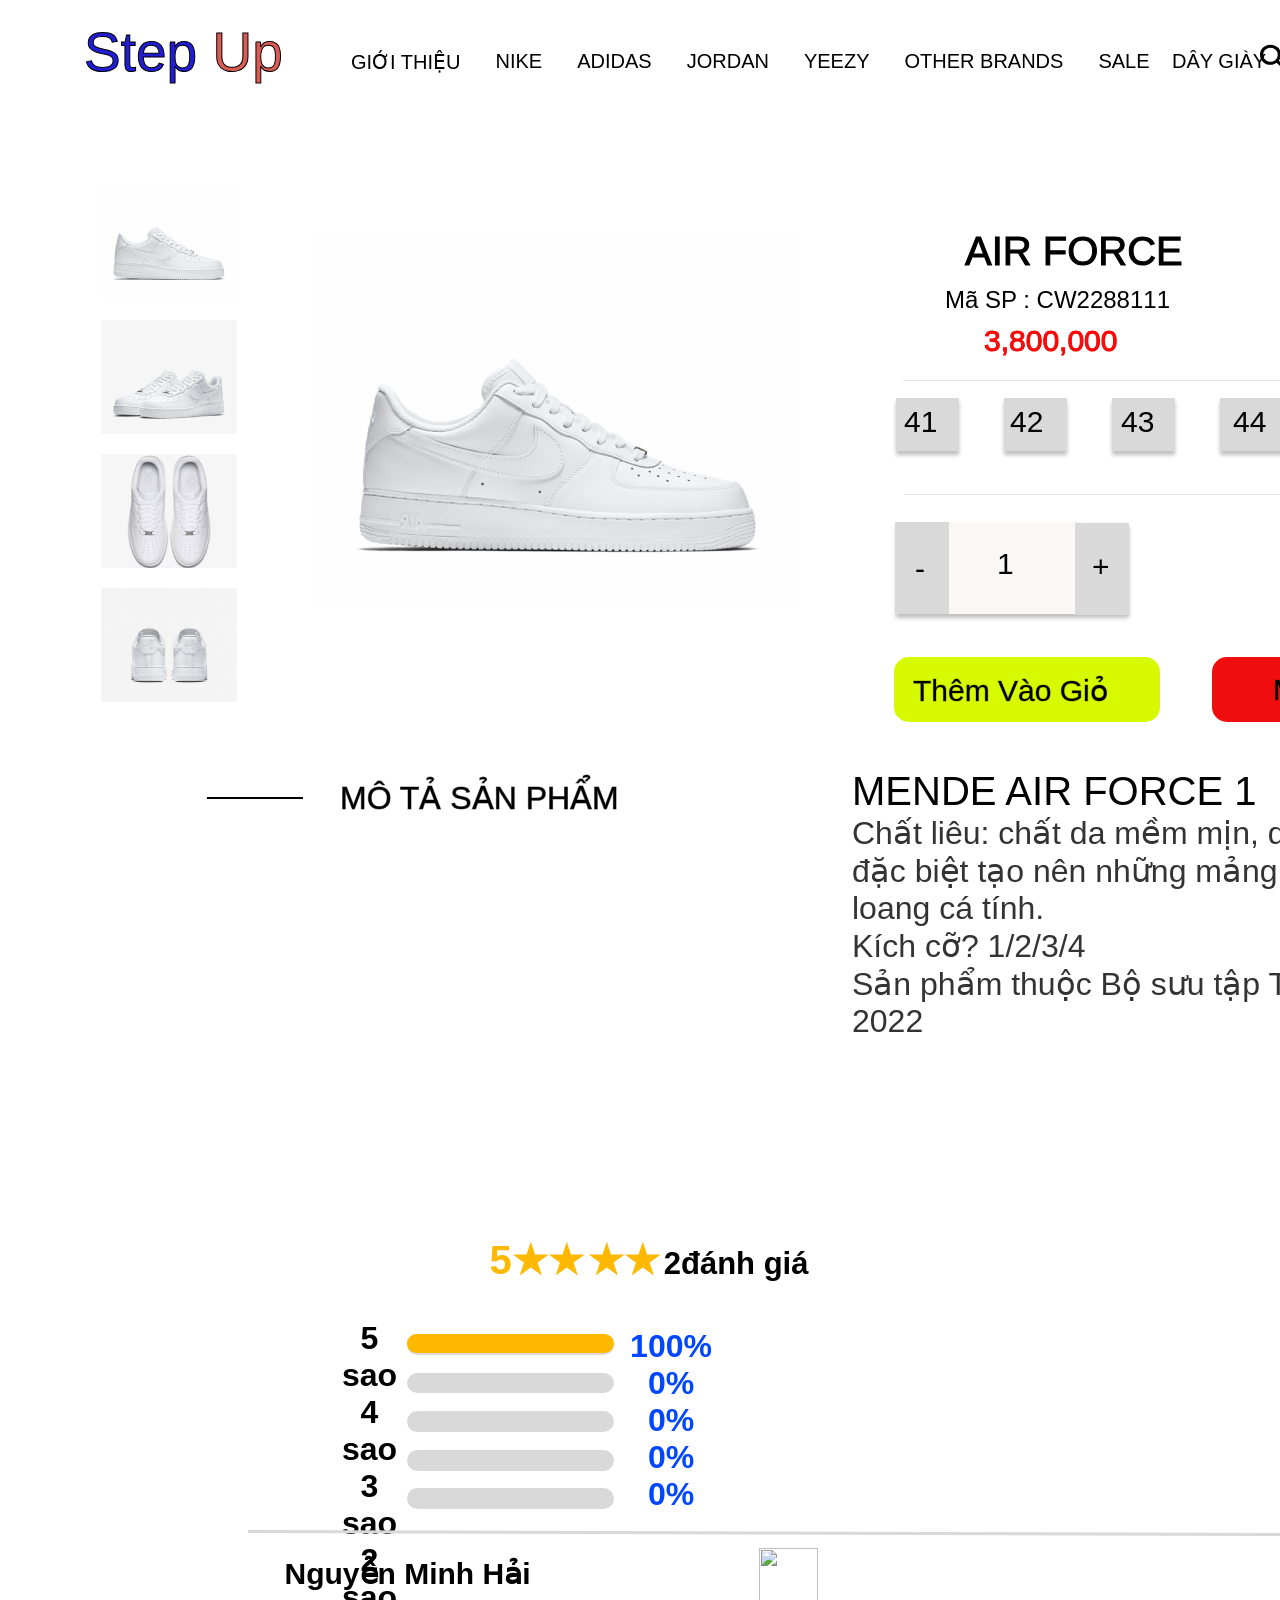
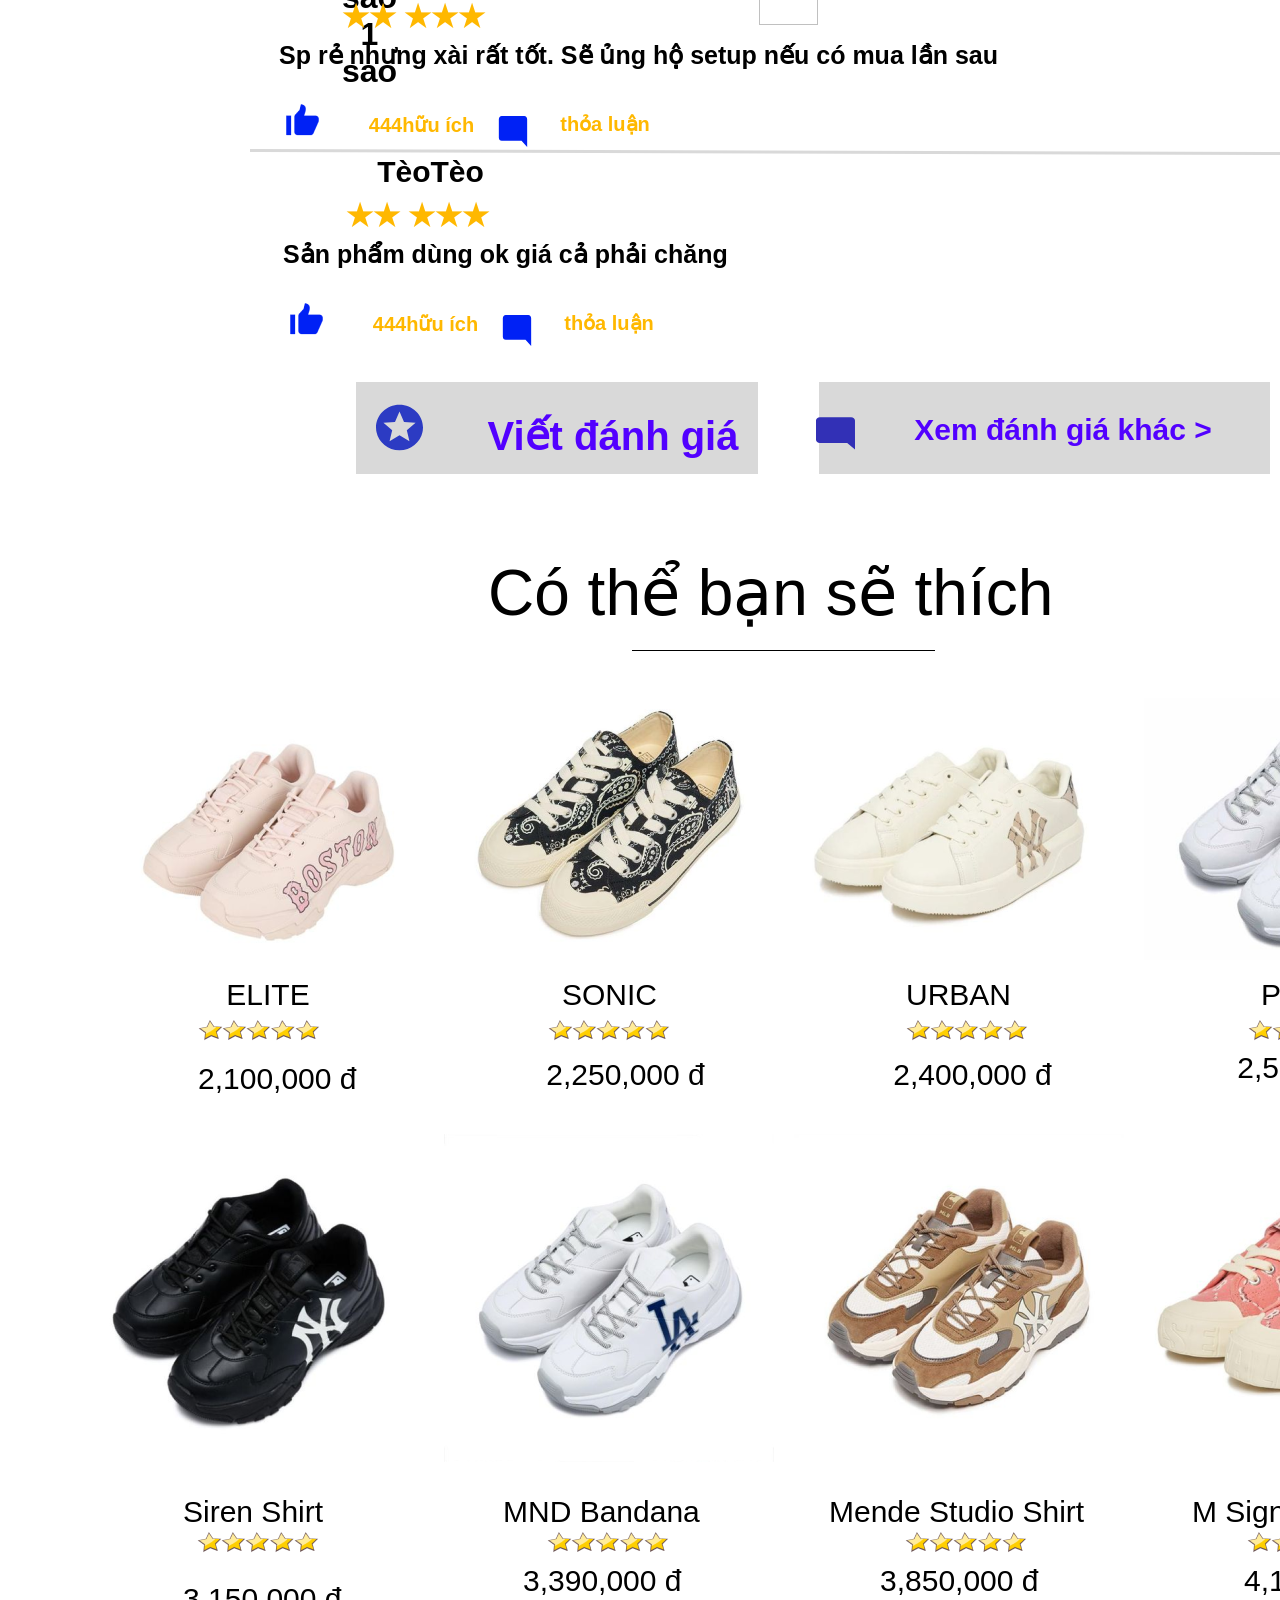
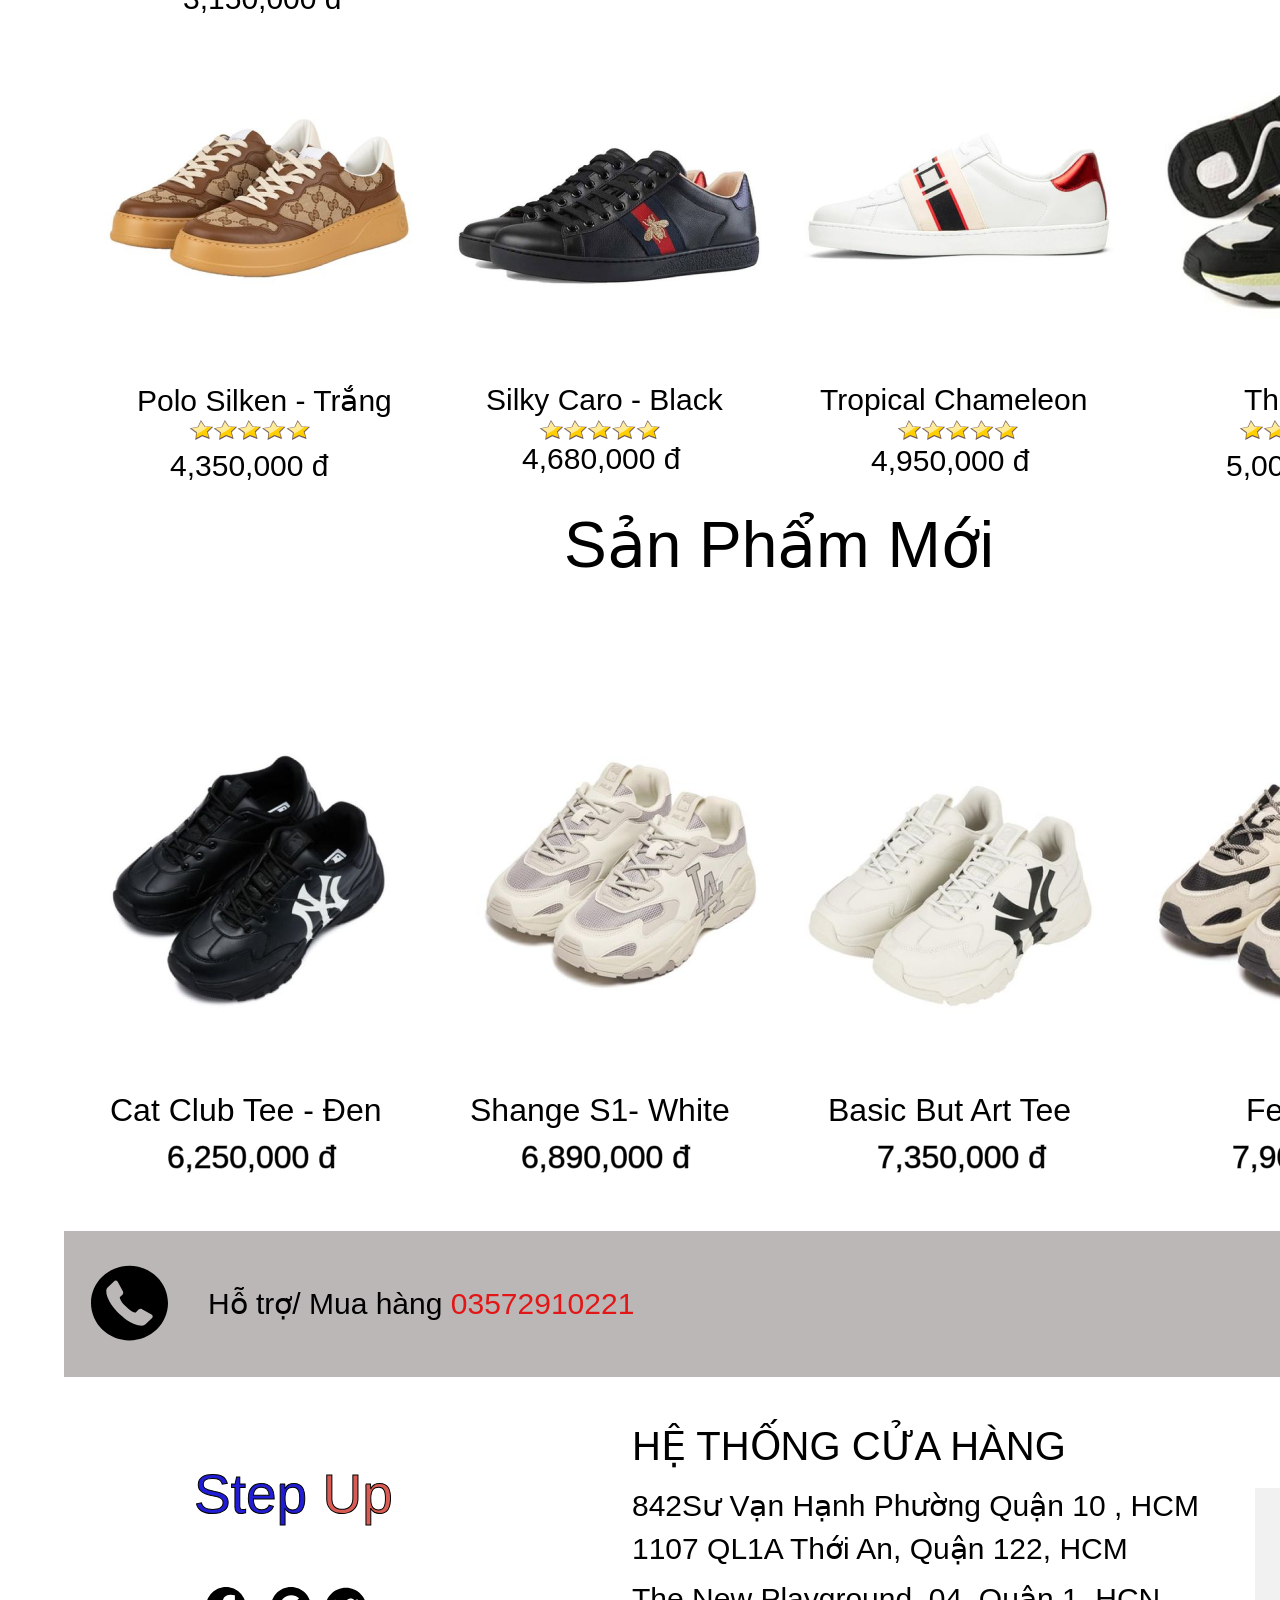
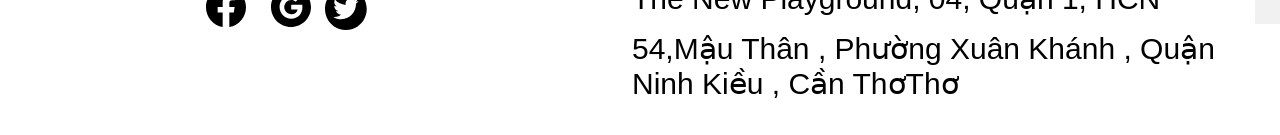
==== commit 9618fe33: "fix position 1" ====
--- a/DetailedProduct.html
+++ b/DetailedProduct.html
@@ -1,302 +1,264 @@
-<!DOCTYPE html>
+<!doctype html>
 <html lang="en">
-<head>
-  <meta charset="UTF-8">
-  <meta http-equiv="X-UA-Compatible" content="IE=edge">
-  <meta name="viewport" content="width=device-width, initial-scale=1.0">
-  <link rel="stylesheet" href="css/DetailedProduct_vars.css">
-  <link rel="stylesheet" href="css/DetailedProduct_style.css">
-  
-  
-  <style>
-   a,
-   button,
-   input,
-   select,
-   h1,
-   h2,
-   h3,
-   h4,
-   h5,
-   * {
-       box-sizing: border-box;
-       margin: 0;
-       padding: 0;
-       border: none;
-       text-decoration: none;
-       background: none;
-   
-       -webkit-font-smoothing: antialiased;
-   }
-   
-   menu, ol, ul {
-       list-style-type: none;
-       margin: 0;
-       padding: 0;
-   }
-   </style>
-  <title>Document</title>
-</head>
-<body>
-  <div class="detailed-product">
-    <img class="rectangle-97" src="assets/images/rectangle-970.png" />
-    <img class="rectangle-99" src="assets/images/rectangle-990.png" />
-    <img class="rectangle-98" src="assets/images/rectangle-980.png" />
-    <div class="div">-</div>
-    <div class="div2">+</div>
-    <img class="rectangle-90" src="assets/images/rectangle-900.png" />
-    <img class="rectangle-91" src="assets/images/rectangle-910.png" />
-    <img class="rectangle-89" src="assets/images/rectangle-890.png" />
-    <img class="rectangle-92" src="assets/images/rectangle-920.png" />
-    <div class="c-th-b-n-s-th-ch">Có thể bạn sẽ thích</div>
-    <div class="line-21"></div>
-    <div class="cat-club-tee-en">
-      Cat Club Tee - Đen
-      <br />
-    </div>
-    <div class="basic-but-art-tee">Basic But Art Tee</div>
-    <div class="shange-s-1-white">Shange S1- White</div>
-    <div class="felix-shirt">Felix Shirt</div>
-    <div class="_6-250-000">6,250,000 đ</div>
-    <div class="_6-890-000">6,890,000 đ</div>
-    <div class="_7-350-000">7,350,000 đ</div>
-    <div class="_7-900-000">7,900,000 đ</div>
-    <div class="rectangle-23"></div>
-    <img class="vector" src="assets/images/vector0.svg" />
-    <div class="h-tr-mua-h-ng-03572910221">
-      <span>
-        <span class="h-tr-mua-h-ng-03572910221-span">Hỗ trợ/ Mua hàng</span>
-        <span class="h-tr-mua-h-ng-03572910221-span2">03572910221</span>
-      </span>
-    </div>
-    <div class="fanpage">FANPAGE</div>
-    <div class="h-th-ng-c-a-h-ng">HỆ THỐNG CỬA HÀNG</div>
-    <div
-      class="mende-air-force-1-ch-t-li-u-ch-t-da-m-m-m-n-d-y-d-n-v-c-bi-t-t-o-n-n-nh-ng-m-ng-m-u-loang-c-t-nh-k-ch-c-1-2-3-4-s-n-ph-m-thu-c-b-s-u-t-p-thu-ng-2022"
-    >
-      <span>
-        <span
-          class="mende-air-force-1-ch-t-li-u-ch-t-da-m-m-m-n-d-y-d-n-v-c-bi-t-t-o-n-n-nh-ng-m-ng-m-u-loang-c-t-nh-k-ch-c-1-2-3-4-s-n-ph-m-thu-c-b-s-u-t-p-thu-ng-2022-span"
+  <head>
+    <meta charset="UTF-8" />
+    <meta http-equiv="X-UA-Compatible" content="IE=edge" />
+    <meta name="viewport" content="width=device-width, initial-scale=1.0" />
+    <link rel="stylesheet" href="css/DetailedProduct_vars.css" />
+    <link rel="stylesheet" href="css/DetailedProduct_style.css" />
+
+    <title>Document</title>
+  </head>
+  <body>
+    <div class="page-shell">
+      <div class="detailed-product">
+        <img class="rectangle-97" src="assets/images/rectangle-970.png" />
+        <img class="rectangle-99" src="assets/images/rectangle-990.png" />
+        <img class="rectangle-98" src="assets/images/rectangle-980.png" />
+        <div class="div">-</div>
+        <div class="div2">+</div>
+        <img class="rectangle-90" src="assets/images/rectangle-900.png" />
+        <img class="rectangle-91" src="assets/images/rectangle-910.png" />
+        <img class="rectangle-89" src="assets/images/rectangle-890.png" />
+        <img class="rectangle-92" src="assets/images/rectangle-920.png" />
+        <div class="c-th-b-n-s-th-ch">Có thể bạn sẽ thích</div>
+        <div class="line-21"></div>
+        <div class="cat-club-tee-en">
+          Cat Club Tee - Đen
+          <br />
+        </div>
+        <div class="basic-but-art-tee">Basic But Art Tee</div>
+        <div class="shange-s-1-white">Shange S1- White</div>
+        <div class="felix-shirt">Felix Shirt</div>
+        <div class="_6-250-000">6,250,000 đ</div>
+        <div class="_6-890-000">6,890,000 đ</div>
+        <div class="_7-350-000">7,350,000 đ</div>
+        <div class="_7-900-000">7,900,000 đ</div>
+        <div class="rectangle-23"></div>
+        <img class="vector" src="assets/images/vector0.svg" />
+        <div class="h-tr-mua-h-ng-03572910221">
+          <span>
+            <span class="h-tr-mua-h-ng-03572910221-span">Hỗ trợ/ Mua hàng</span>
+            <span class="h-tr-mua-h-ng-03572910221-span2">03572910221</span>
+          </span>
+        </div>
+        <div class="fanpage">FANPAGE</div>
+        <div class="h-th-ng-c-a-h-ng">HỆ THỐNG CỬA HÀNG</div>
+        <div class="mende-air-force-1-ch-t-li-u-ch-t-da-m-m-m-n-d-y-d-n-v-c-bi-t-t-o-n-n-nh-ng-m-ng-m-u-loang-c-t-nh-k-ch-c-1-2-3-4-s-n-ph-m-thu-c-b-s-u-t-p-thu-ng-2022">
+          <span>
+            <span class="mende-air-force-1-ch-t-li-u-ch-t-da-m-m-m-n-d-y-d-n-v-c-bi-t-t-o-n-n-nh-ng-m-ng-m-u-loang-c-t-nh-k-ch-c-1-2-3-4-s-n-ph-m-thu-c-b-s-u-t-p-thu-ng-2022-span">
+              MENDE AIR FORCE 1<br />
+            </span>
+            <span class="mende-air-force-1-ch-t-li-u-ch-t-da-m-m-m-n-d-y-d-n-v-c-bi-t-t-o-n-n-nh-ng-m-ng-m-u-loang-c-t-nh-k-ch-c-1-2-3-4-s-n-ph-m-thu-c-b-s-u-t-p-thu-ng-2022-span2">
+              Chất liêu: chất da mềm mịn, dày dặn và đặc biệt tạo nên những mảng màu loang cá tính.
+              <br />
+              Kích cỡ? 1/2/3/4<br />
+              Sản phẩm thuộc Bộ sưu tập Thu/ Đông 2022</span
+            >
+          </span>
+        </div>
+        <div class="m-t-s-n-ph-m">MÔ TẢ SẢN PHẨM</div>
+        <div class="line-22"></div>
+        <div class="elite">ELITE</div>
+        <div class="sonic">SONIC</div>
+        <div class="urban">URBAN</div>
+        <div class="pulse">PULSE</div>
+        <div class="_2-100-000">2,100,000 đ</div>
+        <img class="rectangle-44" src="assets/images/rectangle-440.png" />
+        <img class="rectangle-49" src="assets/images/rectangle-490.png" />
+        <img class="rectangle-93" src="assets/images/rectangle-930.png" />
+        <img class="rectangle-50" src="assets/images/rectangle-500.png" />
+        <img class="rectangle-94" src="assets/images/rectangle-940.png" />
+        <img class="rectangle-51" src="assets/images/rectangle-510.png" />
+        <img class="rectangle-95" src="assets/images/rectangle-950.png" />
+        <img class="rectangle-52" src="assets/images/rectangle-520.png" />
+        <img class="rectangle-96" src="assets/images/rectangle-960.png" />
+        <div class="siren-shirt">Siren Shirt</div>
+        <div class="mnd-bandana">MND Bandana</div>
+        <div class="mende-studio-shirt">Mende Studio Shirt</div>
+        <div class="m-signature-shirt">M Signature Shirt</div>
+        <div class="polo-silken-tr-ng">Polo Silken - Trắng</div>
+        <div class="silky-caro-black">Silky Caro - Black</div>
+        <div class="tropical-chameleon">Tropical Chameleon</div>
+        <div class="the-skate">The Skate</div>
+        <div class="_3-150-000">3,150,000 đ</div>
+        <div class="_3-390-000">3,390,000 đ</div>
+        <div class="_3-850-000">3,850,000 đ</div>
+        <div class="_4-100-000">4,100,000 đ</div>
+        <div class="_4-350-000">4,350,000 đ</div>
+        <div class="_4-680-000">4,680,000 đ</div>
+        <div class="_4-950-000">4,950,000 đ</div>
+        <div class="_5-000-000">5,000,000 đ</div>
+        <div class="s-n-ph-m-m-i">Sản Phẩm Mới</div>
+        <img class="image-8" src="assets/images/image-80.png" />
+        <img class="image-12" src="assets/images/image-120.png" />
+        <img class="image-9" src="assets/images/image-90.png" />
+        <img class="image-13" src="assets/images/image-130.png" />
+        <img class="image-10" src="assets/images/image-100.png" />
+        <img class="image-14" src="assets/images/image-140.png" />
+        <img class="image-11" src="assets/images/image-110.png" />
+        <img class="image-15" src="assets/images/image-150.png" />
+        <img class="image-16" src="assets/images/image-160.png" />
+        <img class="image-17" src="assets/images/image-170.png" />
+        <img class="image-18" src="assets/images/image-180.png" />
+        <img class="image-19" src="assets/images/image-190.png" />
+        <div class="_5-2-nh-gi">
+          <span>
+            <span class="_5-2-nh-gi-span">5★★</span>
+            <span class="_5-2-nh-gi-span2"></span>
+            <span class="_5-2-nh-gi-span">★★</span>
+            <span class="_5-2-nh-gi-span2"></span>
+            <span class="_5-2-nh-gi-span3">2đánh giá</span>
+          </span>
+        </div>
+        <div class="_5-4-3-2-1">
+          5 sao <br />
+          4 sao <br />
+          3 sao <br />
+          2 sao <br />
+          1 sao
+        </div>
+        <div class="rectangle-138"></div>
+        <div class="rectangle-139"></div>
+        <div class="rectangle-140"></div>
+        <div class="rectangle-141"></div>
+        <div class="rectangle-132"></div>
+        <div class="rectangle-133"></div>
+        <div class="rectangle-134"></div>
+        <div class="line-17"></div>
+        <div class="line-18"></div>
+        <div class="nguy-n-minh-h-i">Nguyễn Minh Hải</div>
+        <div class="div3">
+          <span>
+            <span class="div-3-span">★★</span>
+            <span class="div-3-span2"></span>
+            <span class="div-3-span">★★★</span>
+          </span>
+        </div>
+        <div class="sp-r-nh-ng-x-i-r-t-t-t-s-ng-h-setup-n-u-c-mua-l-n-sau">Sp rẻ nhưng xài rất tốt. Sẽ ủng hộ setup nếu có mua lần sau</div>
+        <img class="facebook-like" src="assets/images/facebook-like0.png" />
+        <img class="mode-comment" src="assets/images/mode-comment0.svg" />
+        <div class="th-a-lu-n">thỏa luận</div>
+        <div class="_444-h-u-ch">444hữu ích</div>
+        <div class="rectangle-135"></div>
+        <div class="rectangle-136"></div>
+        <div class="vi-t-nh-gi">Viết đánh giá</div>
+        <div class="xem-nh-gi-kh-c">Xem đánh giá khác &gt;</div>
+        <img class="stars" src="assets/images/stars0.svg" />
+        <img class="vector2" src="assets/images/vector1.svg" />
+        <img class="vector3" src="assets/images/vector2.svg" />
+        <div class="_100-0-0-0-0">
+          100%
+          <br />
+          0%
+          <br />
+          0%
+          <br />
+          0%
+          <br />
+          0%
+        </div>
+        <div class="t-o-t-o">TèoTèo</div>
+        <div class="div4">
+          <span>
+            <span class="div-4-span">★★</span>
+            <span class="div-4-span2"></span>
+            <span class="div-4-span">★★★</span>
+          </span>
+        </div>
+        <div class="s-n-ph-m-d-ng-ok-gi-c-ph-i-ch-ng">Sản phẩm dùng ok giá cả phải chăng</div>
+        <img class="facebook-like2" src="assets/images/facebook-like1.png" />
+        <img class="mode-comment2" src="assets/images/mode-comment1.svg" />
+        <div class="th-a-lu-n2">thỏa luận</div>
+        <div class="_444-h-u-ch2">444hữu ích</div>
+        <img class="rectangle-114" src="assets/images/rectangle-1140.png" />
+        <img class="rectangle-115" src="assets/images/rectangle-1150.png" />
+        <img class="rectangle-116" src="assets/images/rectangle-1160.png" />
+        <img class="rectangle-117" src="assets/images/rectangle-1170.png" />
+        <img class="rectangle-118" src="assets/images/rectangle-1180.png" />
+        <a href="DetailedProduct.html" style="text-decoration: none; display: contents; color: inherit"><div class="air-force">AIR FORCE</div></a>
+        <div class="m-sp-cw-2288111">Mã SP : CW2288111</div>
+        <div class="_3-800-000">3,800,000</div>
+        <div class="line-23"></div>
+        <div class="line-24"></div>
+        <div class="rectangle-122"></div>
+        <div class="rectangle-123"></div>
+        <div class="rectangle-124"></div>
+        <div class="rectangle-125"></div>
+        <div class="rectangle-126"></div>
+        <div class="_41">41</div>
+        <div class="_42">42</div>
+        <div class="_43">43</div>
+        <div class="_44">44</div>
+        <div class="_45">45</div>
+        <div class="rectangle-127"></div>
+        <div class="rectangle-128"></div>
+        <div class="div5">-</div>
+        <img class="rectangle-129" src="assets/images/rectangle-1290.svg" />
+        <div class="div6">+</div>
+        <div class="_1">1</div>
+        <div class="rectangle-130"></div>
+        <div class="rectangle-131"></div>
+        <div class="th-m-v-o-gi">Thêm Vào Giỏ</div>
+        <a href="PurchasePage.html" style="text-decoration: none; color: inherit; display: contents"><div class="mua-ngay">Mua Ngay</div></a>
+        <a href="index.html" style="text-decoration: none; color: inherit; display: contents"
+          ><div class="step-up">
+            <span>
+              <span class="step-up-span">Step</span>
+              <span class="step-up-span2">Up</span>
+            </span>
+          </div></a
         >
-          MENDE AIR FORCE 1<br />
-        </span>
-        <span
-          class="mende-air-force-1-ch-t-li-u-ch-t-da-m-m-m-n-d-y-d-n-v-c-bi-t-t-o-n-n-nh-ng-m-ng-m-u-loang-c-t-nh-k-ch-c-1-2-3-4-s-n-ph-m-thu-c-b-s-u-t-p-thu-ng-2022-span2"
+
+        <img class="vector4" src="assets/images/vector3.svg" />
+        <div class="ellipse-2"></div>
+        <div class="group-27">
+          <div class="group-26">
+            <a href="SearchPage.html" style="text-decoration: none; color: inherit; display: contents"><div class="material-symbols-search-rounded"></div></a>
+            <div class="icon-park-outline-people">
+              <a href="Cart.html" style="text-decoration: none; color: inherit; display: contents"><div class="ph-shopping-cart-fill"></div></a>
+            </div>
+            <div class="_3">3</div>
+            <div class="frame-39">
+              <div class="frame-26">
+                <div class="gi-i-thi-u">GIỚI THIỆU</div>
+              </div>
+              <div class="nike">NIKE</div>
+              <div class="adidas">ADIDAS</div>
+              <div class="jordan">JORDAN</div>
+              <div class="yeezy">YEEZY</div>
+              <div class="other-brands">OTHER BRANDS</div>
+              <div class="sale">SALE</div>
+            </div>
+          </div>
+        </div>
+        <img class="vector5" src="assets/images/vector4.svg" />
+        <img class="vector6" src="assets/images/vector5.svg" />
+        <div class="_32">3</div>
+        <div class="d-y-gi-y">DÂY GIÀY</div>
+        <div class="icon-park-outline-people2">
+          <a href="Cart.html" style="text-decoration: none; color: inherit; display: contents"><div class="ph-shopping-cart-fill"></div></a>
+        </div>
+        <img class="group" src="assets/images/group0.svg" />
+        <img class="group2" src="assets/images/group1.svg" />
+        <img class="vector7" src="assets/images/vector6.svg" />
+        <div class="_2-250-000">2,250,000 đ</div>
+        <div class="_2-400-000">2,400,000 đ</div>
+        <div class="_2-590-000">2,590,000 đ</div>
+        <div class="_842-s-v-n-h-nh-ph-ng-qu-n-10-hcm">842Sư Vạn Hạnh Phường Quận 10 , HCM</div>
+        <div class="_1107-ql-1-a-th-i-an-qu-n-122-hcm">1107 QL1A Thới An, Quận 122, HCM</div>
+        <div class="the-new-playground-04-qu-n-1-hcn">The New Playground, 04, Quận 1, HCN</div>
+        <div class="_54-m-u-th-n-ph-ng-xu-n-kh-nh-qu-n-ninh-ki-u-c-n-th-th">54,Mậu Thân , Phường Xuân Khánh , Quận Ninh Kiều , Cần ThơThơ</div>
+        <img class="image-268" src="assets/images/image-2680.png" />
+        <a href="index.html" style="text-decoration: none; color: inherit; display: contents"
+          ><div class="step-up2">
+            <span>
+              <span class="step-up-2-span">Step</span>
+              <span class="step-up-2-span2">Up</span>
+            </span>
+          </div></a
         >
-          Chất liêu: chất da mềm mịn, dày dặn và đặc biệt tạo nên những mảng màu
-          loang cá tính.
-          <br />
-          Kích cỡ? 1/2/3/4<br />
-          Sản phẩm thuộc Bộ sưu tập Thu/ Đông 2022</span>
-      </span>
-    </div>
-    <div class="m-t-s-n-ph-m">MÔ TẢ SẢN PHẨM</div>
-    <div class="line-22"></div>
-    <div class="elite">ELITE</div>
-    <div class="sonic">SONIC</div>
-    <div class="urban">URBAN</div>
-    <div class="pulse">PULSE</div>
-    <div class="_2-100-000">2,100,000 đ</div>
-    <img class="rectangle-44" src="assets/images/rectangle-440.png" />
-    <img class="rectangle-49" src="assets/images/rectangle-490.png" />
-    <img class="rectangle-93" src="assets/images/rectangle-930.png" />
-    <img class="rectangle-50" src="assets/images/rectangle-500.png" />
-    <img class="rectangle-94" src="assets/images/rectangle-940.png" />
-    <img class="rectangle-51" src="assets/images/rectangle-510.png" />
-    <img class="rectangle-95" src="assets/images/rectangle-950.png" />
-    <img class="rectangle-52" src="assets/images/rectangle-520.png" />
-    <img class="rectangle-96" src="assets/images/rectangle-960.png" />
-    <div class="siren-shirt">Siren Shirt</div>
-    <div class="mnd-bandana">MND Bandana</div>
-    <div class="mende-studio-shirt">Mende Studio Shirt</div>
-    <div class="m-signature-shirt">M Signature Shirt</div>
-    <div class="polo-silken-tr-ng">Polo Silken - Trắng</div>
-    <div class="silky-caro-black">Silky Caro - Black</div>
-    <div class="tropical-chameleon">Tropical Chameleon</div>
-    <div class="the-skate">The Skate</div>
-    <div class="_3-150-000">3,150,000 đ</div>
-    <div class="_3-390-000">3,390,000 đ</div>
-    <div class="_3-850-000">3,850,000 đ</div>
-    <div class="_4-100-000">4,100,000 đ</div>
-    <div class="_4-350-000">4,350,000 đ</div>
-    <div class="_4-680-000">4,680,000 đ</div>
-    <div class="_4-950-000">4,950,000 đ</div>
-    <div class="_5-000-000">5,000,000 đ</div>
-    <div class="s-n-ph-m-m-i">Sản Phẩm Mới</div>
-    <img class="image-8" src="assets/images/image-80.png" />
-    <img class="image-12" src="assets/images/image-120.png" />
-    <img class="image-9" src="assets/images/image-90.png" />
-    <img class="image-13" src="assets/images/image-130.png" />
-    <img class="image-10" src="assets/images/image-100.png" />
-    <img class="image-14" src="assets/images/image-140.png" />
-    <img class="image-11" src="assets/images/image-110.png" />
-    <img class="image-15" src="assets/images/image-150.png" />
-    <img class="image-16" src="assets/images/image-160.png" />
-    <img class="image-17" src="assets/images/image-170.png" />
-    <img class="image-18" src="assets/images/image-180.png" />
-    <img class="image-19" src="assets/images/image-190.png" />
-    <div class="_5-2-nh-gi">
-      <span>
-        <span class="_5-2-nh-gi-span">5★★</span>
-        <span class="_5-2-nh-gi-span2"></span>
-        <span class="_5-2-nh-gi-span"> đ/span>
-        <span class="_5-2-nh-gi-span2"></span>
-        <span class="_5-2-nh-gi-span3">2đánh giá</span>
-      </span>
-    </div>
-    <div class="_5-4-3-2-1"> 5 sao <br /> 4 sao <br /> 3 sao <br /> 2 sao <br /> 1 sao </div>
-    <div class="rectangle-138"></div>
-    <div class="rectangle-139"></div>
-    <div class="rectangle-140"></div>
-    <div class="rectangle-141"></div>
-    <div class="rectangle-132"></div>
-    <div class="rectangle-133"></div>
-    <div class="rectangle-134"></div>
-    <div class="line-17"></div>
-    <div class="line-18"></div>
-    <div class="nguy-n-minh-h-i">Nguyễn Minh Hải</div>
-    <div class="div3">
-      <span>
-        <span class="div-3-span"> đ đ★★</span>
-        <span class="div-3-span2"></span>
-        <span class="div-3-span"> đ/span>
-      </span>
-    </div>
-    <div class="sp-r-nh-ng-x-i-r-t-t-t-s-ng-h-setup-n-u-c-mua-l-n-sau">
-      Sp rẻ nhưng xài rất tốt. Sẽ ủng hộ setup nếu có mua lần sau
-    </div>
-    <img class="facebook-like" src="assets/images/facebook-like0.png" />
-    <img class="mode-comment" src="assets/images/mode-comment0.svg" />
-    <div class="th-a-lu-n">thỏa luận</div>
-    <div class="_444-h-u-ch">444hữu ích</div>
-    <div class="rectangle-135"></div>
-    <div class="rectangle-136"></div>
-    <div class="vi-t-nh-gi">Viết đánh giá</div>
-    <div class="xem-nh-gi-kh-c">Xem đánh giá khác &gt;</div>
-    <img class="stars" src="assets/images/stars0.svg" />
-    <img class="vector2" src="assets/images/vector1.svg" />
-    <img class="vector3" src="assets/images/vector2.svg" />
-    <div class="_100-0-0-0-0">
-      100%
-      <br />
-      0%
-      <br />
-      0%
-      <br />
-      0%
-      <br />
-      0%
-    </div>
-    <div class="t-o-t-o">TèoTèo</div>
-    <div class="div4">
-      <span>
-        <span class="div-4-span"> đ đ★★</span>
-        <span class="div-4-span2"></span>
-        <span class="div-4-span"> đ/span>
-      </span>
-    </div>
-    <div class="s-n-ph-m-d-ng-ok-gi-c-ph-i-ch-ng">
-      Sản phẩm dùng ok giá cả phải chăng
-    </div>
-    <img class="facebook-like2" src="assets/images/facebook-like1.png" />
-    <img class="mode-comment2" src="assets/images/mode-comment1.svg" />
-    <div class="th-a-lu-n2">thỏa luận</div>
-    <div class="_444-h-u-ch2">444hữu ích</div>
-    <img class="rectangle-114" src="assets/images/rectangle-1140.png" />
-    <img class="rectangle-115" src="assets/images/rectangle-1150.png" />
-    <img class="rectangle-116" src="assets/images/rectangle-1160.png" />
-    <img class="rectangle-117" src="assets/images/rectangle-1170.png" />
-    <img class="rectangle-118" src="assets/images/rectangle-1180.png" />
-    <a href="DetailedProduct.html" style="text-decoration:none; display:contents; color:inherit;"><div class="air-force">AIR FORCE</div></a>
-    <div class="m-sp-cw-2288111">Mã SP : CW2288111</div>
-    <div class="_3-800-000">3,800,000</div>
-    <div class="line-23"></div>
-    <div class="line-24"></div>
-    <div class="rectangle-122"></div>
-    <div class="rectangle-123"></div>
-    <div class="rectangle-124"></div>
-    <div class="rectangle-125"></div>
-    <div class="rectangle-126"></div>
-    <div class="_41">41</div>
-    <div class="_42">42</div>
-    <div class="_43">43</div>
-    <div class="_44">44</div>
-    <div class="_45">45</div>
-    <div class="rectangle-127"></div>
-    <div class="rectangle-128"></div>
-    <div class="div5">-</div>
-    <img class="rectangle-129" src="assets/images/rectangle-1290.svg" />
-    <div class="div6">+</div>
-    <div class="_1">1</div>
-    <div class="rectangle-130"></div>
-    <div class="rectangle-131"></div>
-    <div class="th-m-v-o-gi"  >Thêm Vào Giỏ?/div>
-    <a href="PurchasePage.html" style="text-decoration:none; color:inherit; display:contents;"><div class="mua-ngay"  >Mua Ngay</div></a>
-    <a href="index.html" style="text-decoration:none; color:inherit; display:contents;"><div class="step-up"  >
-      <span>
-        <span class="step-up-span">Step</span>
-        <span class="step-up-span2">Up</span>
-      </span>
-    </div></a>
-
-    <img class="vector4" src="assets/images/vector3.svg" />
-    <div class="ellipse-2"></div>
-    <div class="group-27">
-      <div class="group-26">
-        <a href="SearchPage.html" style="text-decoration:none; color:inherit; display:contents;"><div class="material-symbols-search-rounded"  ></div></a>
-        <div class="icon-park-outline-people"  >
-          <a href="Cart.html" style="text-decoration:none; color:inherit; display:contents;"><div class="ph-shopping-cart-fill"  ></div></a>
-        </div>
-        <div class="_3">3</div>
-        <div class="frame-39">
-          <div class="frame-26">
-            <div class="gi-i-thi-u">GIỚI THIỆU</div>
-          </div>
-          <div class="nike">NIKE</div>
-          <div class="adidas">ADIDAS</div>
-          <div class="jordan">JORDAN</div>
-          <div class="yeezy">YEEZY</div>
-          <div class="other-brands">OTHER BRANDS</div>
-          <div class="sale">SALE</div>
-        </div>
       </div>
     </div>
-    <img class="vector5" src="assets/images/vector4.svg" />
-    <img class="vector6" src="assets/images/vector5.svg" />
-    <div class="_32">3</div>
-    <div class="d-y-gi-y">DÂY GIÀY</div>
-    <div class="icon-park-outline-people2">
-      <a href="Cart.html" style="text-decoration:none; color:inherit; display:contents;"><div class="ph-shopping-cart-fill"  ></div></a>
-    </div>
-    <img class="group" src="assets/images/group0.svg" />
-    <img class="group2" src="assets/images/group1.svg" />
-    <img class="vector7" src="assets/images/vector6.svg" />
-    <div class="_2-250-000">2,250,000 đ</div>
-    <div class="_2-400-000">2,400,000 đ</div>
-    <div class="_2-590-000">2,590,000 đ</div>
-    <div class="_842-s-v-n-h-nh-ph-ng-qu-n-10-hcm">
-      842Sư Vạn Hạnh Phường Quận 10 , HCM
-    </div>
-    <div class="_1107-ql-1-a-th-i-an-qu-n-122-hcm">
-      1107 QL1A Thới An, Quận 122, HCM
-    </div>
-    <div class="the-new-playground-04-qu-n-1-hcn">
-      The New Playground, 04, Quận 1, HCN
-    </div>
-    <div class="_54-m-u-th-n-ph-ng-xu-n-kh-nh-qu-n-ninh-ki-u-c-n-th-th">
-      54,Mậu Thân , Phường Xuân Khánh , Quận Ninh Kiều , Cần ThơThơ
-    </div>
-    <img class="image-268"  src="assets/images/image-2680.png" />
-    <a href="index.html" style="text-decoration:none; color:inherit; display:contents;"><div class="step-up2"  >
-      <span>
-        <span class="step-up-2-span">Step</span>
-        <span class="step-up-2-span2">Up</span>
-      </span>
-    </div></a>
-
-  </div>
-  
-
-    </div>
-</body>
+  </body>
 </html>
--- a/css/DetailedProduct_style.css
+++ b/css/DetailedProduct_style.css
@@ -1,13 +1,59 @@
+html,
+body {
+  margin: 0;
+  padding: 0;
+}
+
+body {
+  overflow-x: hidden;
+}
+
+a,
+button,
+input,
+select,
+h1,
+h2,
+h3,
+h4,
+h5,
+* {
+  box-sizing: border-box;
+  margin: 0;
+  padding: 0;
+  border: none;
+  text-decoration: none;
+  background: none;
+  -webkit-font-smoothing: antialiased;
+}
+
+menu,
+ol,
+ul {
+  list-style-type: none;
+  margin: 0;
+  padding: 0;
+}
+
 .detailed-product,
 .detailed-product * {
   box-sizing: border-box;
 }
+.page-shell {
+  width: 1600px;
+  height: 4935px;
+  margin: 0 auto;
+  position: relative;
+  overflow: hidden;
+}
 .detailed-product {
   background: #ffffff;
+  width: 1600px;
   min-height: 4935px;
-  height: auto; padding-bottom: 100px;
+  height: 4935px;
   position: relative;
   overflow: hidden;
+  transform-origin: top left;
 }
 .rectangle-97 {
   width: 330px;
@@ -1663,3 +1709,14 @@
 .step-up-2-span2 {
   color: #d85c53;
 }
+
+@media (max-width: 1600px) {
+  .page-shell {
+    width: 100vw;
+    height: calc(4935px * (100vw / 1600px));
+  }
+
+  .detailed-product {
+    transform: scale(calc(100vw / 1600px));
+  }
+}
